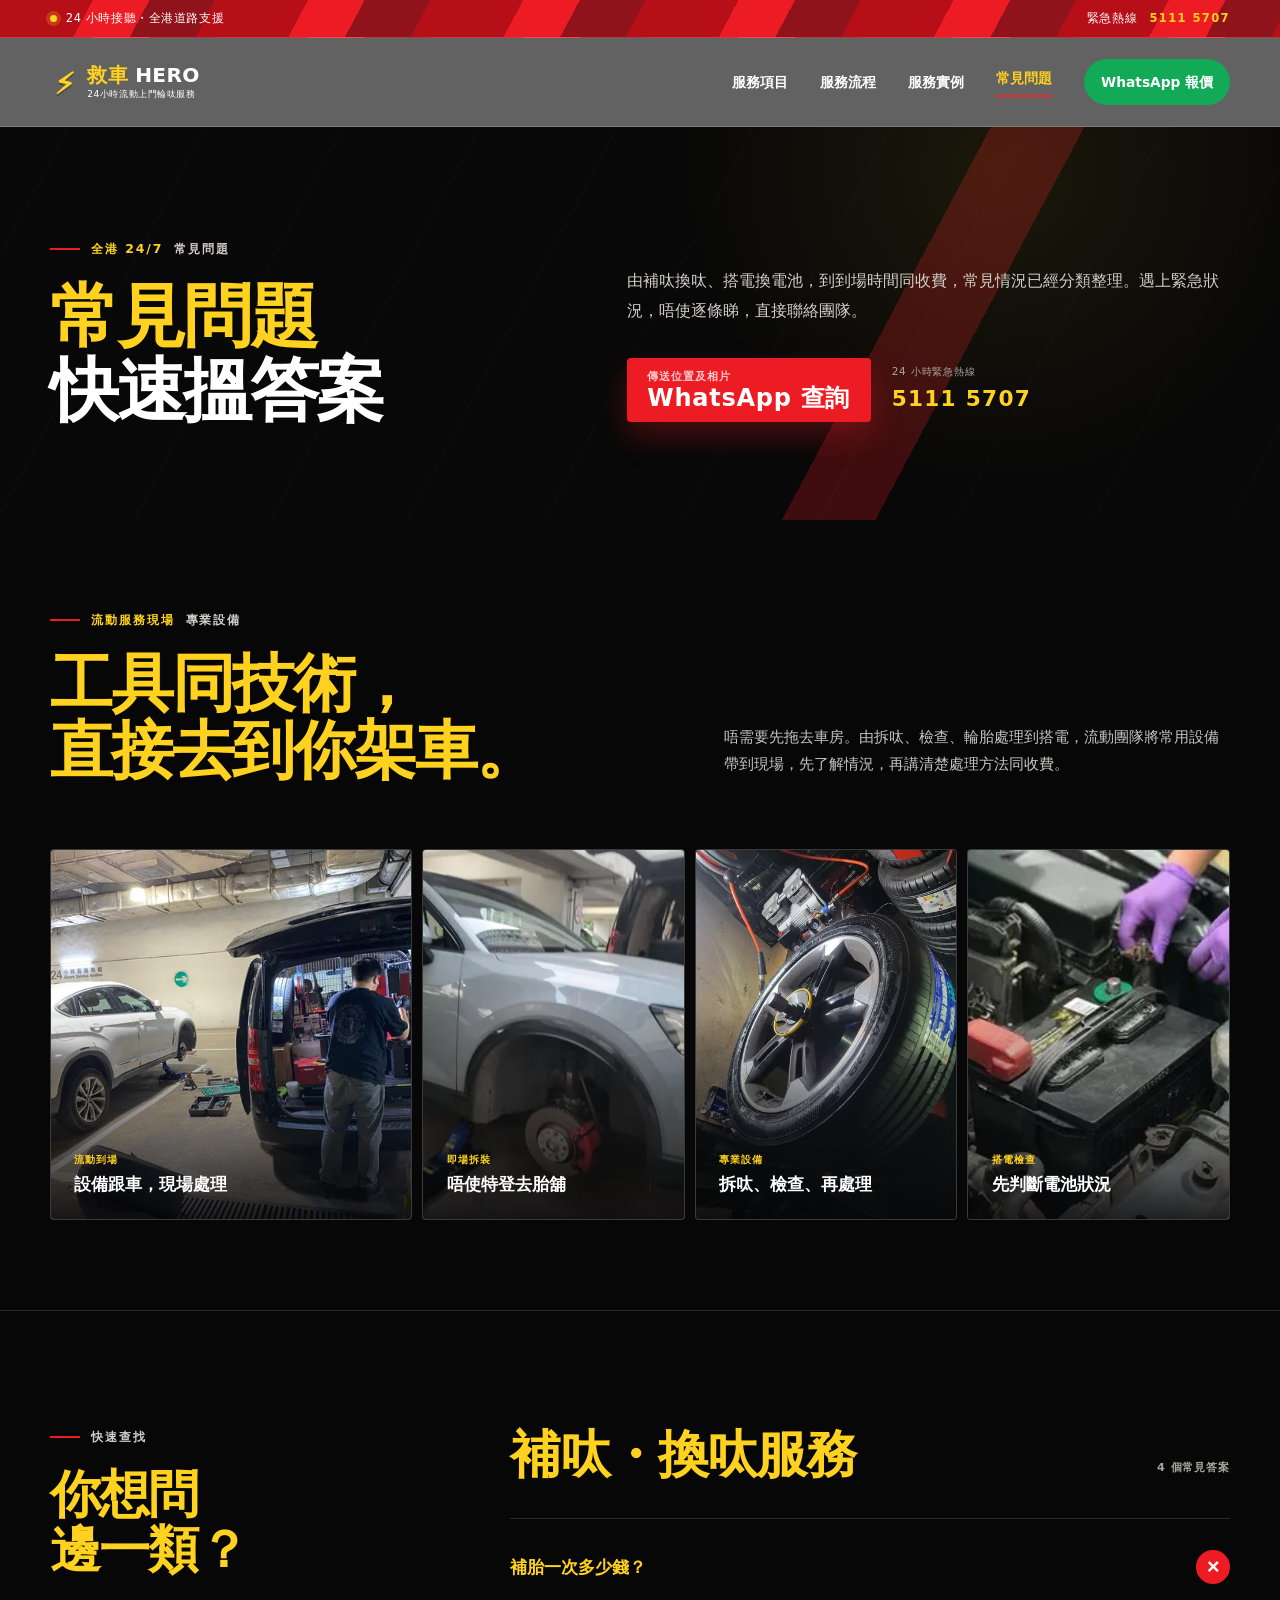
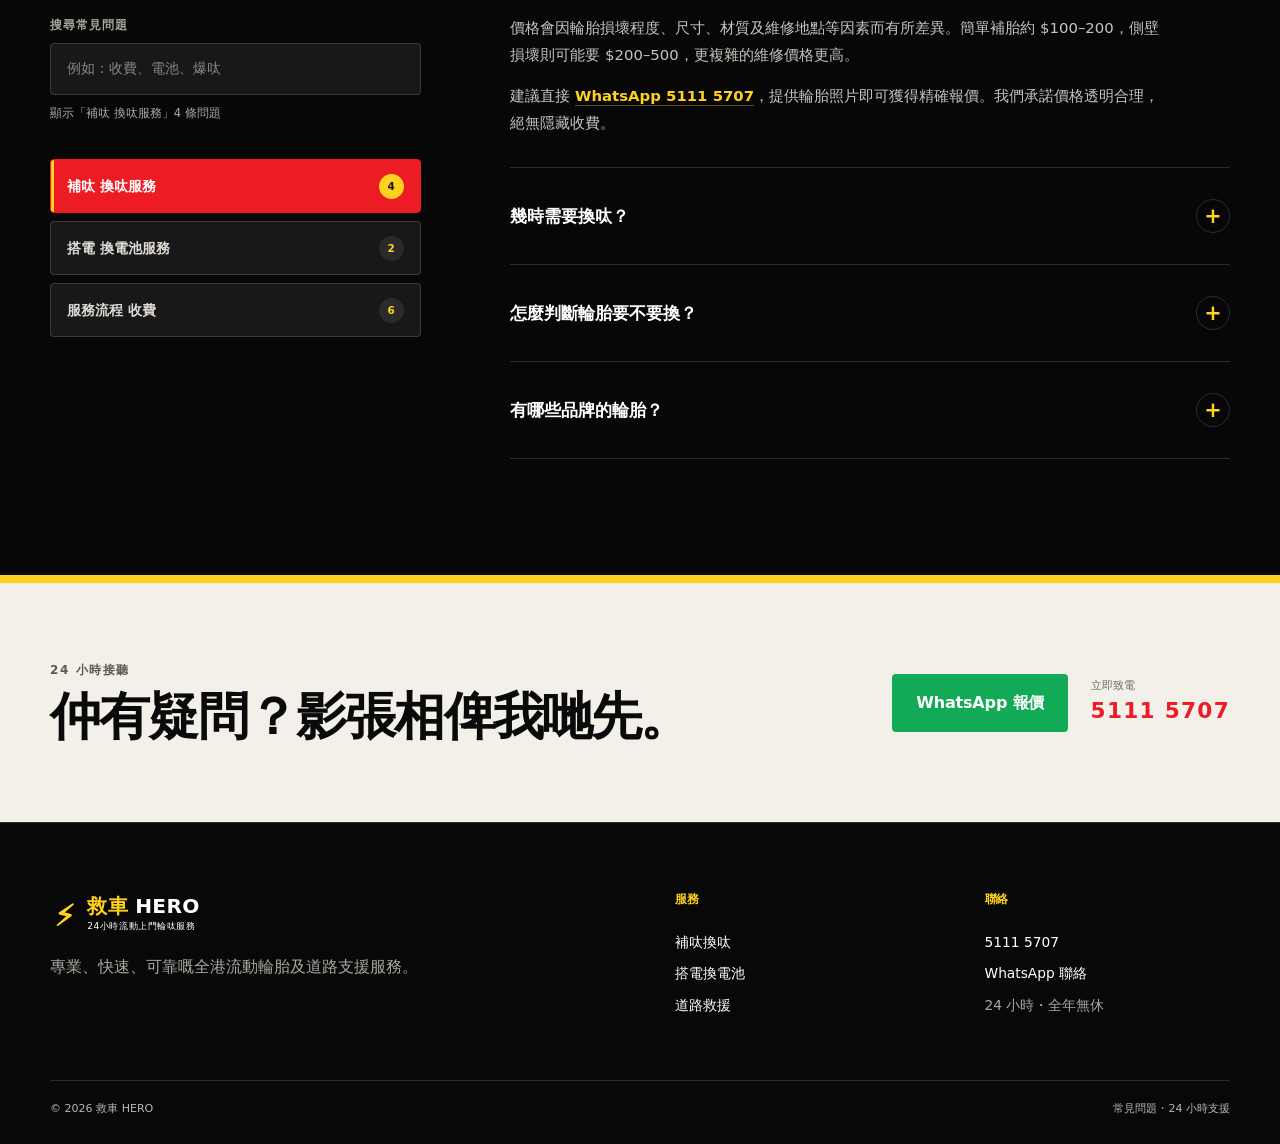
==== faq.html @ 3fd49a1b "feat(預覽站): 發布 CarHero V2 獨立版本" ====
<!doctype html>
<html lang="zh-Hant-HK">
<head>
  <meta charset="UTF-8">
  <meta name="viewport" content="width=device-width, initial-scale=1.0, viewport-fit=cover">
  <meta name="theme-color" content="#0b0b0d">
  <link rel="icon" href="favicon.svg" type="image/svg+xml">
  <meta name="description" content="救車 HERO 常見問題：流動補呔換呔、搭電換電池、服務流程、到場時間及收費。">
  <title>常見問題｜救車 HERO</title>
  <link rel="stylesheet" href="styles.css">
  <link rel="stylesheet" href="v2.css">
  <script src="app.js" defer></script>
  <script src="faq.js" defer></script>
</head>
<body class="faq-page v2-faq">
  <a class="skip-link" href="#main">跳到主要內容</a>

  <header class="site-header faq-site-header" data-header>
    <div class="alert-bar">
      <div class="shell alert-inner">
        <p><span class="pulse" aria-hidden="true"></span>24 小時接聽・全港道路支援</p>
        <a href="tel:+85251115707" aria-label="致電救車 HERO 5111 5707">緊急熱線 <strong>5111 5707</strong></a>
      </div>
    </div>

    <div class="shell nav-wrap">
      <a class="brand" href="index.html" aria-label="救車 HERO 首頁">
        <span class="brand-mark" aria-hidden="true"><span>⚡</span></span>
        <span class="brand-copy">
          <b>救車 <em>HERO</em></b>
          <small>24小時流動上門輪呔服務</small>
        </span>
      </a>

      <button class="menu-toggle" type="button" aria-expanded="false" aria-controls="site-nav" data-menu-toggle>
        <span class="sr-only">開啟選單</span>
        <span></span><span></span>
      </button>

      <nav id="site-nav" class="site-nav" aria-label="主要導覽" data-nav>
        <a href="index.html#services">服務項目</a>
        <a href="index.html#process">服務流程</a>
        <a href="index.html#cases">服務實例</a>
        <a href="faq.html" aria-current="page">常見問題</a>
        <a class="nav-cta" href="https://wa.me/85251115707" target="_blank" rel="noopener">WhatsApp 報價</a>
      </nav>
    </div>
  </header>

  <main id="main">
    <section id="top" class="faq-page-intro" aria-labelledby="faq-page-title">
      <div class="shell faq-intro-grid">
        <div class="faq-intro-heading reveal">
          <p class="eyebrow"><span>全港 24/7</span> 常見問題</p>
          <h1 id="faq-page-title">常見問題<br><mark>快速搵答案</mark></h1>
        </div>
        <div class="faq-intro-copy reveal" data-delay="1">
          <p>由補呔換呔、搭電換電池，到到場時間同收費，常見情況已經分類整理。遇上緊急狀況，唔使逐條睇，直接聯絡團隊。</p>
          <div class="faq-intro-actions">
            <a class="button button-primary" href="https://wa.me/85251115707" target="_blank" rel="noopener">
              <span class="button-kicker">傳送位置及相片</span>
              <strong>WhatsApp 查詢</strong>
            </a>
            <a class="faq-call-link" href="tel:+85251115707"><small>24 小時緊急熱線</small><strong>5111 5707</strong></a>
          </div>
        </div>
      </div>
    </section>

    <section class="faq-service-proof" aria-labelledby="faq-proof-title" data-faq-proof>
      <div class="shell">
        <header class="faq-proof-heading reveal">
          <div>
            <p class="eyebrow eyebrow-dark"><span>流動服務現場</span> 專業設備</p>
            <h2 id="faq-proof-title">工具同技術，<br>直接去到你架車。</h2>
          </div>
          <p>唔需要先拖去車房。由拆呔、檢查、輪胎處理到搭電，流動團隊將常用設備帶到現場，先了解情況，再講清楚處理方法同收費。</p>
        </header>

        <div class="faq-proof-grid" aria-label="流動道路支援服務場景">
          <figure class="faq-proof-card faq-proof-card-primary reveal">
            <picture>
              <source srcset="assets/carhero-live/mobile-roadside-480.webp 480w, assets/carhero-live/mobile-roadside-960.webp 960w" sizes="(max-width: 760px) calc(100vw - 32px), (max-width: 1050px) 50vw, 34vw" type="image/webp">
              <img src="assets/carhero-live/mobile-roadside-960.webp" width="960" height="960" alt="流動服務車在停車場為車輛即場處理輪胎" decoding="async" fetchpriority="high">
            </picture>
            <figcaption><span>流動到場</span><strong>設備跟車，現場處理</strong></figcaption>
          </figure>

          <figure class="faq-proof-card reveal" data-delay="1">
            <picture>
              <source srcset="assets/carhero-live/wheel-change-480.webp 480w, assets/carhero-live/wheel-change-960.webp 960w" sizes="(max-width: 760px) 50vw, (max-width: 1050px) 50vw, 22vw" type="image/webp">
              <img src="assets/carhero-live/wheel-change-960.webp" width="960" height="720" alt="車輛升起後即場拆卸車輪" loading="lazy" decoding="async">
            </picture>
            <figcaption><span>即場拆裝</span><strong>唔使特登去胎舖</strong></figcaption>
          </figure>

          <figure class="faq-proof-card reveal" data-delay="1">
            <picture>
              <source srcset="assets/carhero-live/tyre-equipment-480.webp 480w, assets/carhero-live/tyre-equipment-960.webp 960w" sizes="(max-width: 760px) 50vw, (max-width: 1050px) 50vw, 22vw" type="image/webp">
              <img src="assets/carhero-live/tyre-equipment-960.webp" width="960" height="1280" alt="輪胎放在專業設備上檢查及處理" loading="lazy" decoding="async">
            </picture>
            <figcaption><span>專業設備</span><strong>拆呔、檢查、再處理</strong></figcaption>
          </figure>

          <figure class="faq-proof-card reveal" data-delay="2">
            <picture>
              <source srcset="assets/carhero-live/battery-check-480.webp 480w, assets/carhero-live/battery-check-720.webp 720w" sizes="(max-width: 760px) calc(100vw - 32px), (max-width: 1050px) 50vw, 22vw" type="image/webp">
              <img src="assets/carhero-live/battery-check-720.webp" width="720" height="405" alt="技師檢查汽車電池接線" loading="lazy" decoding="async">
            </picture>
            <figcaption><span>搭電檢查</span><strong>先判斷電池狀況</strong></figcaption>
          </figure>
        </div>
      </div>
    </section>

    <section class="section faq-directory" aria-labelledby="faq-directory-title" data-faq-app>
      <div class="shell faq-directory-grid">
        <aside class="faq-sidebar reveal">
          <p class="eyebrow eyebrow-dark">快速查找</p>
          <h2 id="faq-directory-title">你想問<br>邊一類？</h2>

          <div class="faq-search-block">
            <label for="faq-search">搜尋常見問題</label>
            <div class="faq-search-field">
              <input id="faq-search" type="search" placeholder="例如：收費、電池、爆呔" autocomplete="off" data-faq-search>
              <button type="button" class="faq-search-clear" aria-label="清除搜尋" data-faq-clear hidden>×</button>
            </div>
            <p class="faq-search-status" role="status" aria-live="polite" data-faq-status>顯示「補呔 換呔服務」4 條問題</p>
          </div>

          <div class="faq-tabs" role="tablist" aria-label="常見問題分類">
            <button id="faq-tab-tyre" type="button" role="tab" aria-selected="true" aria-controls="faq-panel-tyre" data-faq-tab="tyre">
              <span>補呔 換呔服務</span><small>4</small>
            </button>
            <button id="faq-tab-battery" type="button" role="tab" aria-selected="false" aria-controls="faq-panel-battery" tabindex="-1" data-faq-tab="battery">
              <span>搭電 換電池服務</span><small>2</small>
            </button>
            <button id="faq-tab-service" type="button" role="tab" aria-selected="false" aria-controls="faq-panel-service" tabindex="-1" data-faq-tab="service">
              <span>服務流程 收費</span><small>6</small>
            </button>
          </div>
          <noscript><p class="faq-noscript">搜尋與分類切換需要 JavaScript；所有問題已按分類完整列出。</p></noscript>
        </aside>

        <div class="faq-panels reveal" data-delay="1">
          <section id="faq-panel-tyre" class="faq-panel" role="tabpanel" aria-labelledby="faq-tab-tyre" data-faq-panel="tyre">
            <header class="faq-panel-heading">
              <p>4 個常見答案</p>
              <h2>補呔・換呔服務</h2>
            </header>
            <div class="faq-collection">
              <details data-faq-item open>
                <summary>補胎一次多少錢？<span aria-hidden="true">+</span></summary>
                <div class="faq-answer-clip"><div class="faq-answer-inner"><div class="faq-answer-content">
                  <p>價格會因輪胎損壞程度、尺寸、材質及維修地點等因素而有所差異。簡單補胎約 $100–200，側壁損壞則可能要 $200–500，更複雜的維修價格更高。</p>
                  <p>建議直接 <a href="https://wa.me/85251115707" target="_blank" rel="noopener">WhatsApp 5111 5707</a>，提供輪胎照片即可獲得精確報價。我們承諾價格透明合理，絕無隱藏收費。</p>
                </div></div></div>
              </details>
              <details data-faq-item>
                <summary>幾時需要換呔？<span aria-hidden="true">+</span></summary>
                <div class="faq-answer-clip"><div class="faq-answer-inner"><div class="faq-answer-content">
                  <p>輪胎需要更換的主要情況：</p>
                  <ol>
                    <li><strong>胎紋深度：</strong>根據香港法例，輪胎胎紋深度低於 1.6 毫米便需要更換；可以利用輪胎上的磨損指示器判斷。</li>
                    <li><strong>輪胎老化：</strong>即使胎紋深度足夠，使用超過 5 年亦建議更換；留意裂痕、硬化或變形。</li>
                    <li><strong>使用年限：</strong>生產日期印在外側胎壁上，例如 3818 代表 2018 年第 38 週；建議使用年限為 3–5 年。</li>
                    <li><strong>輪胎受損：</strong>如被刺穿、胎壁變形或胎面嚴重磨損，都需要立即更換。</li>
                  </ol>
                </div></div></div>
              </details>
              <details data-faq-item>
                <summary>怎麼判斷輪胎要不要換？<span aria-hidden="true">+</span></summary>
                <div class="faq-answer-clip"><div class="faq-answer-inner"><div class="faq-answer-content">
                  <p>每一條輪胎在胎紋區塊間都有 1.6mm 高的指示點（又稱輪胎安全線或磨損記號），用來協助監控胎紋深度。</p>
                  <p>只要看胎紋是否與指示點切齊即可。若已切齊，就表示該換輪胎了。如果不確定，歡迎拍照傳給我們，由專業團隊協助判斷。</p>
                </div></div></div>
              </details>
              <details data-faq-item>
                <summary>有哪些品牌的輪胎？<span aria-hidden="true">+</span></summary>
                <div class="faq-answer-clip"><div class="faq-answer-inner"><div class="faq-answer-content">
                  <p>我們提供各大國際品牌輪胎，包括 Bridgestone、Michelin、Goodyear、Dunlop、Continental 等。所有輪胎均為正貨，品質保證。</p>
                  <p>根據您的車型和需求，我們會推薦合適的輪胎品牌和型號。</p>
                </div></div></div>
              </details>
            </div>
            <div class="faq-empty" data-faq-empty hidden><strong>暫時搵唔到相符答案。</strong><p>試下另一個關鍵字，或者直接 WhatsApp 團隊。</p></div>
          </section>

          <section id="faq-panel-battery" class="faq-panel" role="tabpanel" aria-labelledby="faq-tab-battery" data-faq-panel="battery">
            <header class="faq-panel-heading">
              <p>2 個常見答案</p>
              <h2>搭電・換電池服務</h2>
            </header>
            <div class="faq-collection">
              <details data-faq-item open>
                <summary>搭電服務是怎樣的？<span aria-hidden="true">+</span></summary>
                <div class="faq-answer-clip"><div class="faq-answer-inner"><div class="faq-answer-content">
                  <p>我們提供專業過江龍搭電服務，使用專業設備為汽車電池充電啟動，整個過程約需 10–15 分鐘。</p>
                  <p>搭電後建議行車至少 30 分鐘讓電池充電；如果電池經常沒電，建議考慮更換新電池。</p>
                </div></div></div>
              </details>
              <details data-faq-item>
                <summary>汽車電池一般用幾耐要換？<span aria-hidden="true">+</span></summary>
                <div class="faq-answer-clip"><div class="faq-answer-inner"><div class="faq-answer-content">
                  <p>一般汽車電池壽命約為 2–4 年，視乎使用習慣和天氣環境。以下情況建議更換：</p>
                  <ul>
                    <li>啟動時引擎轉動明顯變慢</li>
                    <li>電池已使用超過 3 年</li>
                    <li>經常需要搭電</li>
                    <li>電池外觀膨脹或漏液</li>
                  </ul>
                  <p>我們提供即場檢測電池健康狀況服務，可以協助判斷是否需要更換。</p>
                </div></div></div>
              </details>
            </div>
            <div class="faq-empty" data-faq-empty hidden><strong>暫時搵唔到相符答案。</strong><p>試下另一個關鍵字，或者直接 WhatsApp 團隊。</p></div>
          </section>

          <section id="faq-panel-service" class="faq-panel" role="tabpanel" aria-labelledby="faq-tab-service" data-faq-panel="service">
            <header class="faq-panel-heading">
              <p>6 個常見答案</p>
              <h2>服務流程・收費</h2>
            </header>
            <div class="faq-collection">
              <details data-faq-item open>
                <summary>你們多快可以到達？<span aria-hidden="true">+</span></summary>
                <div class="faq-answer-clip"><div class="faq-answer-inner"><div class="faq-answer-content">
                  <p>我們承諾全港覆蓋，一般情況下最快 15 分鐘到場。實際到達時間視乎您的位置和當時路面情況。</p>
                  <p>24 小時全天候服務，無論日夜，隨時為您出動。</p>
                </div></div></div>
              </details>
              <details data-faq-item>
                <summary>服務範圍覆蓋哪些地區？<span aria-hidden="true">+</span></summary>
                <div class="faq-answer-clip"><div class="faq-answer-inner"><div class="faq-answer-content">
                  <p>服務覆蓋全港各區，包括：</p>
                  <ul>
                    <li><strong>港島：</strong>中環、灣仔、銅鑼灣、北角、太古等</li>
                    <li><strong>九龍：</strong>旺角、尖沙咀、觀塘、九龍灣等</li>
                    <li><strong>新界：</strong>沙田、大埔、元朗、屯門、將軍澳等</li>
                  </ul>
                  <p>無論您身處何處，我們都能為您提供服務。</p>
                </div></div></div>
              </details>
              <details data-faq-item>
                <summary>流動輪胎服務車有什麼設備？<span aria-hidden="true">+</span></summary>
                <div class="faq-answer-clip"><div class="faq-answer-inner"><div class="faq-answer-content">
                  <p>流動服務車配備專業輪胎店級別器材，包括：</p>
                  <ul>
                    <li><strong>輪胎裝拆機：</strong>即場拆裝輪胎</li>
                    <li><strong>平衡機（戥胎機）：</strong>確保輪胎平衡</li>
                    <li><strong>專業補胎工具：</strong>多種補胎方案</li>
                    <li><strong>搭電設備：</strong>專業過江龍</li>
                  </ul>
                  <p>無需拖車到車房，我們將專業服務帶到您面前。</p>
                </div></div></div>
              </details>
              <details data-faq-item>
                <summary>如何收費？接受什麼付款方式？<span aria-hidden="true">+</span></summary>
                <div class="faq-answer-clip"><div class="faq-answer-inner"><div class="faq-answer-content">
                  <p>收費透明合理，所有服務項目均會在施工前清楚報價，絕無隱藏收費。</p>
                  <p>付款方式包括現金、轉數快（FPS）、PayMe、銀行轉賬等。歡迎 WhatsApp 報價查詢。</p>
                </div></div></div>
              </details>
              <details data-faq-item>
                <summary>如何預約服務？<span aria-hidden="true">+</span></summary>
                <div class="faq-answer-clip"><div class="faq-answer-inner"><div class="faq-answer-content">
                  <p>預約非常簡單：</p>
                  <ol>
                    <li>致電 5111 5707 或 WhatsApp 聯繫我們</li>
                    <li>告知您的位置和所需服務</li>
                    <li>我們即時報價並安排出發</li>
                  </ol>
                  <p>緊急情況可直接來電，我們會以最快速度趕到現場。</p>
                </div></div></div>
              </details>
              <details data-faq-item>
                <summary>爆呔了應該點做？<span aria-hidden="true">+</span></summary>
                <div class="faq-answer-clip"><div class="faq-answer-inner"><div class="faq-answer-content">
                  <p>爆呔時請保持冷靜，按以下步驟處理：</p>
                  <ol>
                    <li>緊握方向盤，不要急剎車</li>
                    <li>慢慢減速，打開危險警示燈</li>
                    <li>安全停靠路邊或安全位置</li>
                    <li>如在高速公路上，移至緊急停車帶</li>
                    <li>立即致電 5111 5707 或 WhatsApp 聯繫我們</li>
                  </ol>
                  <p><strong>切勿繼續行駛。</strong>我們會以最快速度趕到現場處理。</p>
                </div></div></div>
              </details>
            </div>
            <div class="faq-empty" data-faq-empty hidden><strong>暫時搵唔到相符答案。</strong><p>試下另一個關鍵字，或者直接 WhatsApp 團隊。</p></div>
          </section>
        </div>
      </div>
    </section>

    <section class="final-cta">
      <div class="shell final-cta-inner reveal">
        <div>
          <p>24 小時接聽</p>
          <h2>仲有疑問？影張相俾我哋先。</h2>
        </div>
        <div class="final-actions">
          <a class="button button-light" href="https://wa.me/85251115707" target="_blank" rel="noopener">WhatsApp 報價</a>
          <a class="call-link" href="tel:+85251115707"><small>立即致電</small><strong>5111 5707</strong></a>
        </div>
      </div>
    </section>
  </main>

  <footer class="site-footer">
    <div class="shell footer-grid">
      <div>
        <a class="brand brand-footer" href="index.html">
          <span class="brand-mark" aria-hidden="true"><span>⚡</span></span>
          <span class="brand-copy"><b>救車 <em>HERO</em></b><small>24小時流動上門輪呔服務</small></span>
        </a>
        <p>專業、快速、可靠嘅全港流動輪胎及道路支援服務。</p>
      </div>
      <div><h3>服務</h3><a href="index.html#services">補呔換呔</a><a href="index.html#services">搭電換電池</a><a href="index.html#services">道路救援</a></div>
      <div><h3>聯絡</h3><a href="tel:+85251115707">5111 5707</a><a href="https://wa.me/85251115707" target="_blank" rel="noopener">WhatsApp 聯絡</a><p>24 小時・全年無休</p></div>
    </div>
    <div class="shell footer-bottom"><p>© <span data-year>2026</span> 救車 HERO</p><p>常見問題・24 小時支援</p></div>
  </footer>

  <div class="mobile-actions" aria-label="快速聯絡">
    <a href="tel:+85251115707"><span>立即致電</span><strong>5111 5707</strong></a>
    <a href="https://wa.me/85251115707" target="_blank" rel="noopener">WhatsApp 報價</a>
  </div>
</body>
</html>
---- styles.css ----
@layer reset, tokens, base, components, sections, responsive, motion;

@layer reset {
  *, *::before, *::after { box-sizing: border-box; }
  html { scroll-behavior: smooth; }
  body, h1, h2, h3, p, ul, ol, figure { margin: 0; }
  ul, ol { padding: 0; list-style: none; }
  img { display: block; max-width: 100%; }
  a { color: inherit; text-decoration: none; }
  button { font: inherit; }
}

@layer tokens {
  :root {
    --ink: #0b0b0d;
    --ink-soft: #19191d;
    --paper: #f4f1ea;
    --paper-deep: #e9e4da;
    --white: #fff;
    --red: #ed2b2f;
    --red-dark: #b8121c;
    --yellow: #f4c83c;
    --green: #1fbf6b;
    --grey: #aaa9a5;
    --line: rgba(11, 11, 13, .14);
    --shell: min(1180px, calc(100% - 48px));
    --radius-sm: 10px;
    --radius-md: 18px;
    --radius-lg: 28px;
    --shadow: 0 24px 70px rgba(12, 12, 14, .16);
    --ease: cubic-bezier(.2, .75, .25, 1);
  }
}

@layer base {
  body {
    min-width: 320px;
    overflow-x: clip;
    background: var(--paper);
    color: var(--ink);
    font-family: "Noto Sans TC", "PingFang HK", "Microsoft JhengHei", system-ui, sans-serif;
    line-height: 1.6;
    -webkit-font-smoothing: antialiased;
  }

  body.nav-open { overflow: hidden; }
  .shell { width: var(--shell); margin-inline: auto; }
  .section { padding: 116px 0; }
  h1, h2, h3 { line-height: 1.08; letter-spacing: -.045em; }
  h2 { font-size: clamp(2.3rem, 4.5vw, 4.6rem); }
  p { color: #555450; }
  mark { color: var(--red); background: none; }

  .skip-link {
    position: fixed; left: 1rem; top: -5rem; z-index: 1000;
    padding: .75rem 1rem; background: var(--yellow); color: var(--ink); font-weight: 800;
  }
  .skip-link:focus { top: 1rem; }
  :focus-visible { outline: 3px solid var(--yellow); outline-offset: 4px; }
  .sr-only { position: absolute; width: 1px; height: 1px; padding: 0; margin: -1px; overflow: hidden; clip: rect(0,0,0,0); white-space: nowrap; border: 0; }
}

@layer components {
  .eyebrow {
    display: flex; align-items: center; gap: .7rem; margin-bottom: 1.25rem;
    color: rgba(255,255,255,.7); font-size: .78rem; font-weight: 800; letter-spacing: .15em;
  }
  .eyebrow::before { content: ""; width: 30px; height: 2px; background: var(--red); }
  .eyebrow span { color: var(--yellow); }
  .eyebrow-dark { color: #75736d; }

  .button {
    min-height: 58px; display: inline-flex; align-items: center; justify-content: center;
    border-radius: var(--radius-sm); font-weight: 850; letter-spacing: -.01em;
    transition: transform .25s var(--ease), background .25s, color .25s, border-color .25s;
  }
  .button:hover { transform: translateY(-3px); }
  .button-primary {
    min-width: 218px; padding: .63rem 1.3rem; flex-direction: column; align-items: flex-start;
    color: var(--white); background: var(--red); box-shadow: 0 14px 32px rgba(237,43,47,.25);
  }
  .button-primary:hover { background: #ff3439; }
  .button-primary .button-kicker { font-size: .68rem; opacity: .78; letter-spacing: .08em; }
  .button-primary strong { font-size: 1.5rem; line-height: 1.1; letter-spacing: .03em; }
  .button-secondary { padding: 0 1.45rem; color: var(--white); border: 1px solid rgba(255,255,255,.25); }
  .button-secondary:hover { border-color: var(--green); background: rgba(31,191,107,.11); }
  .wa-dot { width: 10px; height: 10px; margin-right: .65rem; border-radius: 999px; background: var(--green); box-shadow: 0 0 0 5px rgba(31,191,107,.14); }

  .brand { display: inline-flex; align-items: center; gap: .8rem; }
  .brand-mark {
    width: 47px; height: 47px; display: grid; place-items: center; position: relative;
    color: var(--white); background: var(--red); clip-path: polygon(50% 0, 94% 20%, 86% 76%, 50% 100%, 14% 76%, 6% 20%);
  }
  .brand-mark::after { content: ""; position: absolute; inset: 5px; border: 1px solid rgba(255,255,255,.55); clip-path: inherit; }
  .brand-mark span { position: relative; z-index: 1; font-weight: 950; font-size: .77rem; letter-spacing: -.05em; }
  .brand-copy { display: flex; flex-direction: column; color: var(--white); line-height: 1; }
  .brand-copy b { font-size: 1.12rem; letter-spacing: .05em; }
  .brand-copy em { color: var(--red); font-style: normal; }
  .brand-copy small { margin-top: .4rem; color: #8e8e91; font-size: .52rem; letter-spacing: .13em; }
}

@layer sections {
  .site-header { position: absolute; top: 0; left: 0; right: 0; z-index: 40; color: var(--white); transition: background .25s, box-shadow .25s, transform .25s; }
  .site-header.is-stuck { position: fixed; background: rgba(11,11,13,.96); box-shadow: 0 10px 35px rgba(0,0,0,.24); backdrop-filter: blur(12px); }
  .site-header.is-stuck .alert-bar { display: none; }
  .alert-bar { height: 38px; display: flex; align-items: center; background: #050506; border-bottom: 1px solid rgba(255,255,255,.08); }
  .alert-inner { display: flex; align-items: center; justify-content: space-between; font-size: .72rem; letter-spacing: .05em; }
  .alert-inner p { display: flex; align-items: center; color: #b6b6b7; }
  .alert-inner a { color: #d2d2d3; }
  .alert-inner strong { margin-left: .5rem; color: var(--yellow); letter-spacing: .12em; }
  .pulse { width: 7px; height: 7px; margin-right: .55rem; border-radius: 99px; background: var(--green); box-shadow: 0 0 0 5px rgba(31,191,107,.1); }

  .nav-wrap { min-height: 82px; display: flex; align-items: center; justify-content: space-between; }
  .site-nav { display: flex; align-items: center; gap: 2rem; font-size: .86rem; font-weight: 700; }
  .site-nav > a { color: #c8c8ca; transition: color .2s; }
  .site-nav > a:hover { color: var(--white); }
  .site-nav .nav-cta { padding: .72rem 1.05rem; color: var(--white); border: 1px solid rgba(255,255,255,.24); border-radius: 8px; }
  .site-nav .nav-cta:hover { border-color: var(--green); color: #bff5d7; }
  .menu-toggle { display: none; width: 44px; height: 44px; border: 0; background: transparent; }
  .menu-toggle > span:not(.sr-only) { display: block; width: 24px; height: 2px; margin: 6px auto; background: var(--white); transition: transform .25s, opacity .25s; }

  .hero { min-height: 780px; display: flex; align-items: center; position: relative; overflow: hidden; color: var(--white); background: var(--ink); padding: 176px 0 100px; }
  .hero::before {
    content: ""; position: absolute; inset: 0; pointer-events: none;
    background: radial-gradient(circle at 70% 22%, rgba(237,43,47,.14), transparent 31%), linear-gradient(90deg, transparent 0 49%, rgba(255,255,255,.02) 49% 49.1%, transparent 49.1%);
  }
  .hero::after { content: "24/7"; position: absolute; left: -1.5rem; bottom: -8rem; font-weight: 950; font-size: clamp(12rem, 23vw, 22rem); letter-spacing: -.1em; color: rgba(255,255,255,.018); pointer-events: none; }
  .hero-grid { display: grid; grid-template-columns: .92fr 1.08fr; gap: clamp(2.5rem, 6vw, 6.5rem); align-items: center; position: relative; z-index: 1; }
  .hero h1 { max-width: 690px; margin-bottom: 1.55rem; font-size: clamp(3rem, 5.5vw, 5.75rem); font-weight: 950; }
  .hero-lede { max-width: 590px; color: #b9b9bc; font-size: 1.05rem; line-height: 1.82; }
  .hero-actions { display: flex; align-items: center; gap: .85rem; margin-top: 2.15rem; }
  .proof-list { display: flex; gap: 1.65rem; margin-top: 2.5rem; }
  .proof-list li { display: flex; flex-direction: column; padding-right: 1.65rem; border-right: 1px solid rgba(255,255,255,.13); }
  .proof-list li:last-child { padding-right: 0; border: 0; }
  .proof-list strong { color: var(--white); font-size: 1.2rem; line-height: 1.1; }
  .proof-list strong small { color: var(--red); }
  .proof-list span { margin-top: .35rem; color: #77777b; font-size: .66rem; letter-spacing: .07em; }

  .image-frame { position: relative; padding: 16px 0 0 16px; }
  .image-frame::before { content: ""; position: absolute; inset: 0 16px 16px 0; border: 1px solid rgba(244,200,60,.52); }
  .image-frame > img { width: 100%; aspect-ratio: 1.08 / 1; object-fit: cover; object-position: 56% center; position: relative; filter: saturate(.83) contrast(1.04); }
  .image-frame::after { content: ""; position: absolute; inset: 16px 0 0 16px; background: linear-gradient(180deg, transparent 62%, rgba(5,5,6,.62)); pointer-events: none; }
  .location-chip, .response-card { position: absolute; z-index: 2; display: flex; align-items: center; color: var(--white); box-shadow: var(--shadow); }
  .location-chip { left: -34px; bottom: 45px; gap: .9rem; padding: .85rem 1.15rem; background: rgba(18,18,21,.95); border: 1px solid rgba(255,255,255,.11); }
  .location-chip small, .response-card small { display: block; color: #98989b; font-size: .61rem; letter-spacing: .1em; }
  .location-chip strong, .response-card strong { display: block; margin-top: .15rem; font-size: .86rem; }
  .location-icon { width: 12px; height: 12px; border-radius: 50% 50% 50% 0; background: var(--red); transform: rotate(-45deg); }
  .response-card { top: 0; right: -24px; gap: .8rem; padding: .9rem 1.1rem; color: var(--ink); background: var(--yellow); }
  .response-card small { color: rgba(11,11,13,.62); }
  .response-ring { width: 28px; height: 28px; border-radius: 50%; border: 7px solid var(--ink); border-right-color: transparent; transform: rotate(-30deg); }
  .availability { display: flex; align-items: center; justify-content: flex-end; gap: .55rem; margin-top: 1rem; color: #79797c; font-size: .7rem; }
  .availability span { width: 6px; height: 6px; border-radius: 50%; background: var(--green); }

  .signal-strip { color: var(--white); background: var(--red); }
  .signal-grid { min-height: 82px; display: grid; grid-template-columns: repeat(4, 1fr); align-items: center; }
  .signal-grid p { color: var(--white); font-weight: 800; text-align: center; border-right: 1px solid rgba(255,255,255,.22); }
  .signal-grid p:last-child { border-right: 0; }
  .signal-grid span { margin-right: .55rem; color: rgba(255,255,255,.5); font-size: .66rem; }

  .services-section { background: var(--paper); }
  .section-heading { display: grid; grid-template-columns: 1.05fr .65fr; gap: 7rem; align-items: end; margin-bottom: 3rem; }
  .section-heading > p { padding-bottom: .55rem; font-size: 1rem; line-height: 1.8; }
  .service-grid { display: grid; grid-template-columns: 1.2fr .8fr .8fr 1.2fr; grid-auto-rows: 430px; gap: 14px; }
  .service-card { min-width: 0; position: relative; overflow: hidden; background: var(--ink-soft); }
  .service-card-wide { grid-column: span 2; }
  .service-card img { width: 100%; height: 100%; object-fit: cover; transition: transform .65s var(--ease), filter .4s; }
  .service-card:hover img { transform: scale(1.045); filter: saturate(.8); }
  .service-overlay { position: absolute; inset: 0; background: linear-gradient(180deg, rgba(5,5,6,.02), rgba(5,5,6,.88)); }
  .service-content { position: absolute; inset: auto 0 0; padding: 2rem; color: var(--white); }
  .service-content > span { color: var(--yellow); font-size: .7rem; font-weight: 850; letter-spacing: .16em; }
  .service-content h3 { margin: .65rem 0; font-size: clamp(1.45rem, 2.2vw, 2.2rem); }
  .service-content p { max-width: 390px; color: rgba(255,255,255,.7); font-size: .88rem; }
  .service-content a { display: inline-flex; gap: .8rem; align-items: center; margin-top: 1.25rem; font-size: .82rem; font-weight: 800; }
  .service-content a span { color: var(--red); font-size: 1.1rem; }

  .process-section { color: var(--white); background: var(--ink); }
  .process-layout { display: grid; grid-template-columns: .78fr 1.22fr; gap: 8rem; }
  .process-intro { position: sticky; top: 130px; align-self: start; }
  .process-intro h2 { max-width: 510px; margin-bottom: 1.5rem; }
  .process-intro > p:not(.eyebrow) { max-width: 480px; color: #9a9a9e; line-height: 1.8; }
  .text-link { display: inline-flex; gap: .55rem; margin-top: 2rem; padding-bottom: .3rem; border-bottom: 1px solid var(--red); font-weight: 800; }
  .steps { border-top: 1px solid rgba(255,255,255,.13); }
  .steps li { min-height: 188px; display: grid; grid-template-columns: 110px 1fr; align-items: center; gap: 1rem; border-bottom: 1px solid rgba(255,255,255,.13); }
  .step-no { color: var(--red); font-size: .75rem; font-weight: 900; letter-spacing: .16em; }
  .steps h3 { margin-bottom: .7rem; font-size: 1.65rem; }
  .steps p { max-width: 480px; color: #88888c; }

  .cases-section { background: var(--paper-deep); overflow: hidden; }
  .cases-grid { display: grid; grid-template-columns: .72fr 1.28fr; gap: 6rem; align-items: center; }
  .case-copy > p:not(.eyebrow) { max-width: 440px; margin-top: 1.6rem; line-height: 1.8; }
  .case-stat { display: flex; align-items: center; gap: 1rem; margin-top: 2.25rem; }
  .case-stat strong { font-size: 4.8rem; line-height: 1; color: var(--red); }
  .case-stat span { padding-left: 1rem; border-left: 1px solid var(--line); color: #66645f; font-size: .78rem; line-height: 1.4; }
  .case-gallery { min-height: 620px; position: relative; }
  .case-gallery figure { position: absolute; overflow: hidden; box-shadow: var(--shadow); }
  .case-gallery img { width: 100%; height: 100%; object-fit: cover; }
  .case-main { left: 0; top: 0; width: 68%; height: 78%; }
  .case-secondary { right: 0; bottom: 0; width: 45%; height: 68%; border: 10px solid var(--paper-deep); }
  .case-badge { width: 128px; aspect-ratio: 1; position: absolute; left: 51%; top: 65%; display: grid; place-content: center; text-align: center; transform: translate(-50%,-50%) rotate(-6deg); background: var(--yellow); border-radius: 50%; box-shadow: 0 15px 35px rgba(0,0,0,.15); }
  .case-badge::before { content: ""; position: absolute; inset: 8px; border: 1px dashed rgba(11,11,13,.4); border-radius: inherit; }
  .case-badge strong, .case-badge span { position: relative; z-index: 1; }
  .case-badge strong { font-size: 1.35rem; }
  .case-badge span { font-size: .67rem; }

  .faq-section { background: var(--paper); }
  .faq-layout { display: grid; grid-template-columns: .72fr 1.28fr; gap: 7rem; }
  .accordion { border-top: 1px solid var(--line); }
  .accordion details { border-bottom: 1px solid var(--line); }
  .accordion summary { min-height: 96px; display: flex; align-items: center; justify-content: space-between; gap: 1rem; cursor: pointer; font-size: 1.15rem; font-weight: 850; list-style: none; }
  .accordion summary::-webkit-details-marker { display: none; }
  .accordion summary span { display: grid; place-items: center; width: 34px; height: 34px; flex: 0 0 auto; border: 1px solid var(--line); border-radius: 50%; color: var(--red); font-size: 1.3rem; transition: transform .25s; }
  .accordion details[open] summary span { transform: rotate(45deg); }
  .accordion details p { max-width: 760px; padding: 0 3.5rem 1.7rem 0; line-height: 1.8; }

  .final-cta { padding: 78px 0; color: var(--white); background: var(--red); }
  .final-cta-inner { display: flex; align-items: center; justify-content: space-between; gap: 3rem; }
  .final-cta p { margin-bottom: .5rem; color: rgba(255,255,255,.64); font-size: .75rem; font-weight: 800; letter-spacing: .13em; }
  .final-cta h2 { font-size: clamp(2rem, 4vw, 4rem); }
  .final-actions { display: flex; align-items: center; gap: 1.4rem; flex: 0 0 auto; }
  .button-light { min-width: 176px; padding: 0 1.25rem; color: var(--ink); background: var(--white); }
  .call-link { display: flex; flex-direction: column; }
  .call-link small { color: rgba(255,255,255,.6); font-size: .67rem; }
  .call-link strong { font-size: 1.35rem; letter-spacing: .06em; }

  .site-footer { padding: 70px 0 26px; color: var(--white); background: #070708; }
  .footer-grid { display: grid; grid-template-columns: 1.6fr .7fr .7fr; gap: 4rem; }
  .brand-footer { margin-bottom: 1.2rem; }
  .footer-grid > div:first-child p { max-width: 400px; color: #77777a; }
  .footer-grid h3 { margin-bottom: 1rem; color: #77777a; font-size: .72rem; letter-spacing: .12em; }
  .footer-grid > div:not(:first-child) { display: flex; flex-direction: column; align-items: flex-start; gap: .6rem; font-size: .86rem; }
  .footer-grid > div:not(:first-child) p { color: #77777a; }
  .footer-bottom { display: flex; justify-content: space-between; margin-top: 4rem; padding-top: 1.2rem; border-top: 1px solid rgba(255,255,255,.09); font-size: .69rem; }
  .footer-bottom p { color: #626266; }
  .mobile-actions { display: none; }
}

@layer responsive {
  @media (max-width: 1050px) {
    :root { --shell: min(100% - 36px, 900px); }
    .hero { min-height: 0; padding-top: 158px; }
    .hero-grid { grid-template-columns: 1fr; gap: 4rem; }
    .hero-copy { max-width: 760px; }
    .hero-visual { width: min(760px, 94%); margin-inline: auto; }
    .image-frame > img { aspect-ratio: 1.45 / 1; }
    .section-heading, .process-layout, .cases-grid, .faq-layout { gap: 4rem; }
    .service-grid { grid-template-columns: 1fr 1fr; grid-auto-rows: 390px; }
    .service-card-wide { grid-column: span 1; }
    .process-layout { grid-template-columns: .8fr 1.2fr; }
    .cases-grid { grid-template-columns: .8fr 1.2fr; }
    .site-nav { gap: 1.1rem; }
  }

  @media (max-width: 760px) {
    :root { --shell: calc(100% - 32px); }
    body { padding-bottom: calc(66px + env(safe-area-inset-bottom)); }
    .section { padding: 78px 0; }
    .alert-bar { height: 34px; }
    .alert-inner p { font-size: .64rem; }
    .alert-inner a { font-size: 0; }
    .alert-inner strong { font-size: .72rem; }
    .nav-wrap { min-height: 70px; }
    .brand-mark { width: 41px; height: 41px; }
    .brand-copy b { font-size: 1rem; }
    .brand-copy small { font-size: .45rem; }
    .menu-toggle { display: block; position: relative; z-index: 3; }
    .site-nav { position: fixed; inset: 0; z-index: 2; display: flex; flex-direction: column; align-items: flex-start; justify-content: center; gap: 0; padding: 7rem 2rem 5rem; background: rgba(8,8,9,.98); transform: translateX(100%); visibility: hidden; transition: transform .35s var(--ease), visibility .35s; }
    .site-nav.is-open { transform: translateX(0); visibility: visible; }
    .site-nav > a { width: 100%; padding: 1rem 0; color: var(--white); border-bottom: 1px solid rgba(255,255,255,.1); font-size: 1.35rem; }
    .site-nav .nav-cta { margin-top: 1.4rem; padding: 1rem; text-align: center; border-color: var(--green); }
    .menu-toggle[aria-expanded="true"] > span:nth-of-type(2) { transform: translateY(4px) rotate(45deg); }
    .menu-toggle[aria-expanded="true"] > span:nth-of-type(3) { transform: translateY(-4px) rotate(-45deg); }

    .hero { padding: 142px 0 72px; }
    .hero::after { left: -1rem; bottom: -1rem; font-size: 10rem; }
    .hero-grid { gap: 3.3rem; }
    .hero h1 { font-size: clamp(2.65rem, 12.2vw, 4.3rem); margin-bottom: 1.1rem; }
    .hero-lede { font-size: .94rem; line-height: 1.75; }
    .hero-actions { align-items: stretch; flex-direction: column; }
    .button-primary, .button-secondary { width: 100%; align-items: center; }
    .proof-list { gap: 0; justify-content: space-between; }
    .proof-list li { flex: 1; padding: 0 .65rem; text-align: center; }
    .proof-list li:first-child { padding-left: 0; }
    .proof-list span { font-size: .58rem; }
    .hero-visual { width: 100%; }
    .image-frame { padding: 9px 0 0 9px; }
    .image-frame::before { inset: 0 9px 9px 0; }
    .image-frame::after { inset: 9px 0 0 9px; }
    .image-frame > img { aspect-ratio: 1.18 / 1; object-position: 54% center; }
    .location-chip { left: -4px; bottom: 22px; padding: .65rem .8rem; }
    .response-card { top: -12px; right: -4px; padding: .65rem .8rem; }
    .availability { justify-content: flex-start; }

    .signal-grid { min-height: 112px; grid-template-columns: 1fr 1fr; padding-block: .5rem; }
    .signal-grid p { padding: .45rem; border-right: 1px solid rgba(255,255,255,.22); font-size: .8rem; }
    .signal-grid p:nth-child(2) { border-right: 0; }

    .section-heading { grid-template-columns: 1fr; gap: 1.2rem; margin-bottom: 2.2rem; }
    .section-heading > p { font-size: .92rem; }
    h2 { font-size: clamp(2.25rem, 11vw, 3.7rem); }
    .service-grid { grid-template-columns: 1fr; grid-auto-rows: 410px; gap: 10px; }
    .service-card-wide { grid-column: auto; }
    .service-content { padding: 1.5rem; }

    .process-layout { grid-template-columns: 1fr; gap: 3rem; }
    .process-intro { position: static; }
    .steps li { min-height: 160px; grid-template-columns: 62px 1fr; }
    .steps h3 { font-size: 1.4rem; }

    .cases-grid { grid-template-columns: 1fr; gap: 3.4rem; }
    .case-gallery { min-height: 520px; }
    .case-main { width: 79%; height: 71%; }
    .case-secondary { width: 48%; height: 56%; border-width: 7px; }
    .case-badge { width: 104px; left: 62%; top: 61%; }

    .faq-layout { grid-template-columns: 1fr; gap: 2.6rem; }
    .accordion summary { min-height: 82px; font-size: 1rem; }
    .accordion details p { padding-right: 1rem; font-size: .9rem; }

    .final-cta { padding: 62px 0; }
    .final-cta-inner { align-items: flex-start; flex-direction: column; }
    .final-actions { width: 100%; align-items: stretch; flex-direction: column; }
    .call-link { align-items: center; }
    .footer-grid { grid-template-columns: 1fr 1fr; gap: 2.5rem 1.5rem; }
    .footer-grid > div:first-child { grid-column: 1 / -1; }
    .footer-bottom { align-items: flex-start; flex-direction: column; gap: .35rem; }

    .mobile-actions { position: fixed; left: 0; right: 0; bottom: 0; z-index: 45; display: grid; grid-template-columns: 1fr 1fr; min-height: calc(66px + env(safe-area-inset-bottom)); padding-bottom: env(safe-area-inset-bottom); color: var(--white); background: var(--ink); box-shadow: 0 -10px 30px rgba(0,0,0,.25); }
    .mobile-actions a { display: flex; align-items: center; justify-content: center; flex-direction: column; font-weight: 850; }
    .mobile-actions a:first-child { border-right: 1px solid rgba(255,255,255,.13); }
    .mobile-actions a:last-child { background: var(--red); }
    .mobile-actions span { color: #89898d; font-size: .58rem; }
    .mobile-actions strong { font-size: 1.02rem; letter-spacing: .05em; }
  }
}

@layer motion {
  .reveal { opacity: .985; transform: translateY(8px); transition: opacity .7s var(--ease), transform .7s var(--ease); }
  .reveal[data-delay="1"] { transition-delay: .1s; }
  .reveal[data-delay="2"] { transition-delay: .2s; }
  .reveal.is-visible { opacity: 1; transform: translateY(0); }

  @media (prefers-reduced-motion: reduce) {
    html { scroll-behavior: auto; }
    *, *::before, *::after { animation-duration: .01ms !important; animation-iteration-count: 1 !important; transition-duration: .01ms !important; scroll-behavior: auto !important; }
    .reveal,
    .reveal.is-visible { opacity: 1; transform: none; }
  }
}

@layer sections {
  .site-nav > a[aria-current="page"] { color: var(--white); }
  .site-nav > a[aria-current="page"]::after { content: ""; display: block; width: 100%; height: 2px; margin-top: .35rem; background: var(--red); }
  .faq-more-link { color: var(--ink); }

  .faq-page-intro {
    min-height: 500px;
    display: flex;
    align-items: flex-end;
    position: relative;
    overflow: hidden;
    padding: 184px 0 92px;
    color: var(--white);
    background: var(--ink);
  }
  .faq-page-intro::before {
    content: "";
    position: absolute;
    inset: 0;
    pointer-events: none;
    background:
      radial-gradient(circle at 76% 28%, rgba(237,43,47,.13), transparent 29%),
      linear-gradient(90deg, transparent 0 49%, rgba(255,255,255,.025) 49% 49.1%, transparent 49.1%);
  }
  .faq-intro-grid { display: grid; grid-template-columns: .88fr 1.12fr; align-items: end; gap: clamp(3rem, 8vw, 8.5rem); position: relative; z-index: 1; }
  .faq-intro-heading h1 { max-width: 700px; font-size: clamp(3rem, 5.4vw, 5.65rem); font-weight: 950; }
  .faq-intro-copy { max-width: 610px; padding-bottom: .4rem; }
  .faq-intro-copy > p { color: #aaaab0; font-size: 1rem; line-height: 1.85; }
  .faq-intro-actions { display: flex; align-items: center; gap: 1.3rem; margin-top: 2rem; }
  .faq-intro-actions .button-primary,
  .faq-call-link strong { white-space: nowrap; }
  .faq-call-link { display: flex; flex-direction: column; }
  .faq-call-link small { color: #7f7f84; font-size: .65rem; letter-spacing: .08em; }
  .faq-call-link strong { margin-top: .15rem; color: var(--white); font-size: 1.35rem; letter-spacing: .06em; }

  .faq-service-proof {
    position: relative;
    padding: clamp(64px, 7vw, 104px) 0;
    overflow: hidden;
    background: var(--paper);
    border-bottom: 1px solid var(--line);
  }
  .faq-proof-heading {
    display: grid;
    grid-template-columns: minmax(0, 1.06fr) minmax(320px, .94fr);
    align-items: end;
    gap: clamp(3rem, 8vw, 8rem);
  }
  .faq-proof-heading h2 { max-width: 720px; font-size: clamp(2.7rem, 4.9vw, 5rem); }
  .faq-proof-heading > p { max-width: 570px; padding-bottom: .4rem; color: #66635e; font-size: .94rem; line-height: 1.82; }
  .faq-proof-grid {
    display: grid;
    grid-template-columns: minmax(0, 1.38fr) repeat(3, minmax(0, 1fr));
    gap: 10px;
    margin-top: clamp(2.7rem, 5vw, 4.5rem);
  }
  .faq-proof-card {
    min-width: 0;
    min-height: clamp(300px, 29vw, 420px);
    position: relative;
    overflow: hidden;
    background: #171719;
    border-radius: var(--radius-sm);
    isolation: isolate;
  }
  .faq-proof-card picture,
  .faq-proof-card img { width: 100%; height: 100%; display: block; }
  .faq-proof-card img { object-fit: cover; }
  .faq-proof-card-primary img { object-position: 57% 52%; }
  .faq-proof-card:nth-child(2) img { object-position: 58% 54%; }
  .faq-proof-card:nth-child(3) img { object-position: 54% 55%; }
  .faq-proof-card:nth-child(4) img { object-position: 58% 52%; }
  .faq-proof-card::after {
    content: "";
    position: absolute;
    inset: 0;
    z-index: 1;
    pointer-events: none;
    background: linear-gradient(180deg, transparent 42%, rgba(5,5,7,.88) 100%);
  }
  .faq-proof-card figcaption {
    display: grid;
    gap: .38rem;
    position: absolute;
    inset: auto 0 0;
    z-index: 2;
    padding: clamp(1rem, 2vw, 1.45rem);
    color: var(--white);
  }
  .faq-proof-card figcaption span { color: var(--yellow); font-size: .62rem; font-weight: 900; letter-spacing: .11em; }
  .faq-proof-card figcaption strong { font-size: clamp(.92rem, 1.3vw, 1.08rem); line-height: 1.35; }

  .faq-directory { background: var(--paper); }
  .faq-directory-grid { display: grid; grid-template-columns: minmax(250px, .68fr) minmax(0, 1.32fr); gap: clamp(3.5rem, 7vw, 7rem); align-items: start; }
  .faq-sidebar { position: sticky; top: 128px; }
  .faq-sidebar h2 { font-size: clamp(2.55rem, 4vw, 4.2rem); }
  .faq-search-block { margin-top: 2.4rem; }
  .faq-search-block > label { display: block; margin-bottom: .55rem; color: #6c6a65; font-size: .72rem; font-weight: 850; letter-spacing: .08em; }
  .faq-search-field { position: relative; }
  .faq-search-field input {
    width: 100%;
    min-height: 52px;
    appearance: none;
    padding: 0 3rem 0 1rem;
    color: var(--ink);
    background: var(--white);
    border: 1px solid var(--line);
    border-radius: var(--radius-sm);
    outline: none;
    font: inherit;
    font-size: .9rem;
    transition: border-color .2s, box-shadow .2s;
  }
  .faq-search-field input::placeholder { color: #999791; }
  .faq-search-field input:focus { border-color: var(--red); box-shadow: 0 0 0 4px rgba(237,43,47,.1); }
  .faq-search-clear { position: absolute; top: 50%; right: .55rem; width: 34px; height: 34px; transform: translateY(-50%); border: 0; border-radius: 50%; color: #686661; background: transparent; cursor: pointer; font-size: 1.4rem; line-height: 1; }
  .faq-search-clear:hover { color: var(--white); background: var(--ink); }
  .faq-search-status { min-height: 2.8em; margin-top: .6rem; color: #77746f; font-size: .72rem; line-height: 1.4; }

  .faq-tabs { display: grid; gap: .5rem; margin-top: 1.4rem; }
  .faq-tabs [role="tab"] {
    width: 100%;
    min-height: 54px;
    display: flex;
    align-items: center;
    justify-content: space-between;
    gap: 1rem;
    position: relative;
    padding: .78rem 1rem;
    overflow: hidden;
    color: #5f5c57;
    background: transparent;
    border: 1px solid var(--line);
    border-radius: var(--radius-sm);
    cursor: pointer;
    text-align: left;
    font-size: .88rem;
    font-weight: 850;
    transition: color .22s, background .22s, border-color .22s;
  }
  .faq-tabs [role="tab"]::before { content: ""; position: absolute; inset: 0 auto 0 0; width: 3px; transform: scaleY(0); background: var(--red); transform-origin: center; transition: transform .22s var(--ease); }
  .faq-tabs [role="tab"]:hover { color: var(--ink); border-color: rgba(11,11,13,.32); }
  .faq-tabs [role="tab"][aria-selected="true"] { color: var(--white); background: var(--ink); border-color: var(--ink); }
  .faq-tabs [role="tab"][aria-selected="true"]::before { transform: scaleY(1); }
  .faq-tabs small { display: grid; place-items: center; min-width: 25px; height: 25px; border-radius: 50%; color: #817f79; background: rgba(11,11,13,.06); font-size: .65rem; }
  .faq-tabs [aria-selected="true"] small { color: var(--yellow); background: rgba(255,255,255,.1); }
  .faq-noscript { margin-top: 1rem; color: #77746f; font-size: .76rem; }

  .faq-panel[hidden] { display: none; }
  .faq-panel-heading { display: flex; align-items: end; justify-content: space-between; gap: 2rem; margin-bottom: 2.25rem; }
  .faq-panel-heading p { order: 2; padding-bottom: .3rem; color: #807d77; font-size: .7rem; font-weight: 850; letter-spacing: .08em; }
  .faq-panel-heading h2 { font-size: clamp(2.3rem, 4vw, 4rem); }
  .faq-collection { border-top: 1px solid var(--line); }
  .faq-collection details { border-bottom: 1px solid var(--line); }
  .faq-collection summary {
    min-height: 96px;
    display: flex;
    align-items: center;
    justify-content: space-between;
    gap: 1.25rem;
    cursor: pointer;
    list-style: none;
    color: var(--ink);
    font-size: 1.08rem;
    font-weight: 850;
    line-height: 1.4;
  }
  .faq-collection summary::-webkit-details-marker { display: none; }
  .faq-collection summary span { display: grid; place-items: center; width: 34px; height: 34px; flex: 0 0 auto; border: 1px solid var(--line); border-radius: 50%; color: var(--red); font-size: 1.3rem; transition: color .25s, background .25s, border-color .25s, transform .28s var(--ease); }
  .faq-collection details[open] summary span { color: var(--white); background: var(--red); border-color: var(--red); transform: rotate(45deg); }
  .faq-answer-clip { display: grid; grid-template-rows: 0fr; opacity: 0; transition: grid-template-rows .28s var(--ease), opacity .24s ease; }
  .faq-collection details[open] .faq-answer-clip { grid-template-rows: 1fr; opacity: 1; }
  .faq-answer-inner { min-height: 0; overflow: hidden; }
  .faq-answer-content { max-width: 760px; padding: 0 3.8rem 1.9rem 0; }
  .faq-answer-content p, .faq-answer-content li { color: #55534e; font-size: .93rem; line-height: 1.82; }
  .faq-answer-content p + p, .faq-answer-content p + ul, .faq-answer-content p + ol, .faq-answer-content ul + p, .faq-answer-content ol + p { margin-top: .85rem; }
  .faq-answer-content ul, .faq-answer-content ol { display: grid; gap: .42rem; padding-left: 1.25rem; }
  .faq-answer-content ul { list-style: disc; }
  .faq-answer-content ol { list-style: decimal; }
  .faq-answer-content a { color: var(--red-dark); font-weight: 850; border-bottom: 1px solid rgba(184,18,28,.28); }
  .faq-empty { padding: 2rem 0; border-bottom: 1px solid var(--line); }
  .faq-empty strong { font-size: 1.15rem; }
  .faq-empty p { margin-top: .35rem; }
}

@layer responsive {
  @media (max-width: 1050px) {
    .faq-intro-grid { gap: 3.5rem; }
    .faq-intro-actions { align-items: flex-start; flex-direction: column; gap: 1rem; }
    .faq-proof-heading { grid-template-columns: 1fr; gap: 1.15rem; }
    .faq-proof-heading > p { max-width: 640px; }
    .faq-proof-grid { grid-template-columns: repeat(2, minmax(0, 1fr)); }
    .faq-proof-card { min-height: clamp(280px, 48vw, 390px); }
    .faq-directory-grid { grid-template-columns: minmax(225px, .62fr) minmax(0, 1.38fr); gap: 3.2rem; }
  }

  @media (max-width: 760px) {
    .site-nav > a[aria-current="page"]::after { display: none; }
    .faq-page-intro { min-height: 0; padding: 148px 0 74px; }
    .faq-intro-grid { grid-template-columns: 1fr; gap: 2rem; }
    .faq-intro-heading h1 { font-size: clamp(2.7rem, 12vw, 4.3rem); }
    .faq-intro-copy > p { font-size: .92rem; }
    .faq-intro-actions { align-items: stretch; flex-direction: column; }
    .faq-intro-actions .button-primary { width: 100%; align-items: center; }
    .faq-call-link { align-items: center; }
    .faq-service-proof { padding: 64px 0; }
    .faq-proof-heading { grid-template-columns: 1fr; gap: 1.6rem; }
    .faq-proof-heading h2 { font-size: clamp(2.35rem, 10.8vw, 3.7rem); }
    .faq-proof-heading > p { padding: 0; font-size: .88rem; }
    .faq-proof-grid { grid-template-columns: 1fr 1fr; gap: 8px; margin-top: 2.3rem; }
    .faq-proof-card { min-height: 190px; }
    .faq-proof-card-primary,
    .faq-proof-card:last-child { grid-column: 1 / -1; min-height: 236px; }
    .faq-proof-card figcaption { padding: .9rem; }
    .faq-proof-card figcaption span { font-size: .56rem; }
    .faq-proof-card figcaption strong { font-size: .87rem; }
    .faq-directory-grid { grid-template-columns: 1fr; gap: 3.1rem; }
    .faq-sidebar { position: static; }
    .faq-sidebar h2 { font-size: clamp(2.3rem, 11vw, 3.65rem); }
    .faq-search-block { margin-top: 1.8rem; }
    .faq-tabs { grid-template-columns: 1fr; }
    .faq-tabs [role="tab"] { min-height: 52px; }
    .faq-panel-heading { align-items: flex-start; flex-direction: column; gap: .55rem; margin-bottom: 1.4rem; }
    .faq-panel-heading p { order: 0; padding: 0; }
    .faq-panel-heading h2 { font-size: clamp(2.05rem, 9.7vw, 3rem); }
    .faq-collection summary { min-height: 82px; font-size: 1rem; }
    .faq-answer-content { padding-right: .6rem; }
    .faq-answer-content p, .faq-answer-content li { font-size: .9rem; }
  }
}

@layer motion {
  @media (prefers-reduced-motion: reduce) {
    .faq-answer-clip,
    .faq-collection summary span,
    .faq-tabs [role="tab"]::before { transition-duration: .01ms !important; }
  }
}
---- v2.css ----
/*
 * CarHero V2 — original-format branch
 * Extends the verified V1 DOM, responsive system and interaction code.
 * Visual reference: carherohk.com mobile/desktop + Nova's iPhone recording.
 */

:root {
  --v2-black: #070707;
  --v2-panel: #18181a;
  --v2-panel-soft: #242426;
  --v2-grey: #6a6969;
  --v2-text: #f7f7f5;
  --v2-muted: #b8b6b1;
  --v2-yellow: #ffd21f;
  --v2-red: #ed1c24;
  --v2-red-dark: #b70f18;
  --v2-green: #12a957;
  --v2-line: rgba(255,255,255,.15);
  --v2-radius: 4px;
}

body.v2-home,
body.v2-faq {
  background: var(--v2-black);
  color: var(--v2-text);
  font-family: "Noto Sans TC", "PingFang HK", "Microsoft JhengHei", system-ui, sans-serif;
}

body.v2-home p,
body.v2-faq p { color: var(--v2-muted); }

body.v2-home .shell,
body.v2-faq .shell { width: min(1180px, calc(100% - 48px)); }

body.v2-home h1,
body.v2-home h2,
body.v2-home h3,
body.v2-faq h1,
body.v2-faq h2,
body.v2-faq h3 { letter-spacing: -.035em; }

body.v2-home mark,
body.v2-faq mark { color: var(--v2-yellow); }

/* Header: preserve V1 behavior, switch to original red/grey language. */
body.v2-home .site-header,
body.v2-faq .site-header {
  background: #626263;
  border-bottom: 1px solid rgba(255,255,255,.16);
}

body.v2-home .site-header.is-stuck,
body.v2-faq .site-header.is-stuck {
  background: rgba(47,47,49,.97);
  box-shadow: 0 10px 26px rgba(0,0,0,.38);
}

body.v2-home .alert-bar,
body.v2-faq .alert-bar {
  background:
    repeating-linear-gradient(118deg,
      var(--v2-red-dark) 0 82px,
      var(--v2-red) 82px 132px,
      #90121a 132px 190px);
  border-color: rgba(255,255,255,.2);
}

body.v2-home .alert-inner p,
body.v2-faq .alert-inner p,
body.v2-home .alert-inner a,
body.v2-faq .alert-inner a { color: #fff; }

body.v2-home .alert-inner strong,
body.v2-faq .alert-inner strong { color: var(--v2-yellow); }

body.v2-home .pulse,
body.v2-faq .pulse {
  background: var(--v2-yellow);
  box-shadow: 0 0 0 4px rgba(255,210,31,.2);
}

body.v2-home .nav-wrap,
body.v2-faq .nav-wrap { min-height: 88px; }

body.v2-home .brand,
body.v2-faq .brand { gap: .58rem; }

body.v2-home .brand-mark,
body.v2-faq .brand-mark {
  width: 28px;
  height: 42px;
  color: var(--v2-yellow);
  background: transparent;
  clip-path: none;
}

body.v2-home .brand-mark::after,
body.v2-faq .brand-mark::after { display: none; }

body.v2-home .brand-mark span,
body.v2-faq .brand-mark span { font-size: 1.85rem; filter: drop-shadow(0 2px 0 rgba(0,0,0,.25)); }

body.v2-home .brand-copy b,
body.v2-faq .brand-copy b {
  color: var(--v2-yellow);
  font-size: 1.26rem;
  letter-spacing: .015em;
}

body.v2-home .brand-copy em,
body.v2-faq .brand-copy em { color: #fff; }

body.v2-home .brand-copy small,
body.v2-faq .brand-copy small {
  margin-top: .34rem;
  color: #fff;
  font-size: .57rem;
  letter-spacing: .06em;
}

body.v2-home .site-nav > a,
body.v2-faq .site-nav > a { color: #fff; }

body.v2-home .site-nav > a:hover,
body.v2-faq .site-nav > a:hover,
body.v2-home .site-nav > a[aria-current="page"],
body.v2-faq .site-nav > a[aria-current="page"] { color: var(--v2-yellow); }

body.v2-home .site-nav .nav-cta,
body.v2-faq .site-nav .nav-cta {
  border: 0;
  border-radius: 999px;
  background: var(--v2-green);
  color: #fff;
}

/* Shared buttons */
body.v2-home .button,
body.v2-faq .button { border-radius: var(--v2-radius); }

body.v2-home .button-primary,
body.v2-faq .button-primary {
  background: var(--v2-red);
  box-shadow: 0 14px 30px rgba(237,28,36,.28);
}

body.v2-home .button-secondary,
body.v2-faq .button-secondary {
  background: var(--v2-green);
  border-color: var(--v2-green);
}

body.v2-home .button-secondary:hover,
body.v2-faq .button-secondary:hover { background: #17bc62; }

body.v2-home .wa-dot,
body.v2-faq .wa-dot {
  background: #fff;
  box-shadow: 0 0 0 5px rgba(255,255,255,.14);
}

/* Homepage hero */
body.v2-home .hero {
  min-height: 760px;
  padding: 176px 0 86px;
  background:
    linear-gradient(90deg, rgba(7,7,7,.98) 0 43%, rgba(7,7,7,.74) 60%, rgba(7,7,7,.95) 100%),
    var(--v2-black);
}

body.v2-home .hero::before {
  background:
    linear-gradient(118deg, transparent 0 69%, rgba(237,28,36,.18) 69% 74%, transparent 74%),
    radial-gradient(circle at 80% 42%, rgba(255,210,31,.09), transparent 34%);
}

body.v2-home .hero::after { display: none; }

body.v2-home .hero-grid {
  grid-template-columns: minmax(0,.95fr) minmax(420px,1.05fr);
  gap: clamp(3rem, 6vw, 6rem);
  align-items: center;
}

body.v2-home .hero h1 {
  max-width: 720px;
  color: var(--v2-yellow);
  font-size: clamp(3.25rem, 5.4vw, 5.55rem);
  line-height: 1.05;
  text-wrap: balance;
}

body.v2-home .hero h1 mark { color: var(--v2-yellow); }

body.v2-home .hero-lede {
  max-width: 600px;
  color: #d4d2cd;
  font-size: 1.02rem;
}

body.v2-home .hero-lede strong {
  display: block;
  margin-bottom: .35rem;
  color: #fff;
  font-size: 1.18rem;
}

body.v2-home .hero-actions { align-items: stretch; }
body.v2-home .hero-actions .button { min-height: 62px; }
body.v2-home .hero-actions .button-secondary { min-width: 220px; }

body.v2-home .proof-list {
  display: grid;
  grid-template-columns: repeat(4, minmax(0,1fr));
  gap: 8px;
  margin-top: 2rem;
}

body.v2-home .proof-list li {
  min-width: 0;
  min-height: 74px;
  justify-content: center;
  padding: .75rem .7rem;
  border: 1px solid var(--v2-line);
  background: rgba(255,255,255,.055);
  text-align: center;
}

body.v2-home .proof-list strong { color: var(--v2-yellow); font-size: 1.05rem; }
body.v2-home .proof-list span { color: #b7b5b0; }

body.v2-home .image-frame {
  width: 100%;
  max-height: 620px;
  aspect-ratio: 1.08 / 1;
  padding: 0;
}
body.v2-home .image-frame::before { display: none; }
body.v2-home .image-frame::after {
  inset: 0;
  background:
    linear-gradient(180deg, transparent 55%, rgba(0,0,0,.72)),
    linear-gradient(90deg, rgba(237,28,36,.55) 0 6px, transparent 6px);
}

body.v2-home .image-frame > img {
  width: 100%;
  height: 100%;
  aspect-ratio: auto;
  object-position: 50% 56%;
  filter: saturate(.9) contrast(1.06) brightness(.86);
  border: 1px solid rgba(255,255,255,.12);
}

body.v2-home .location-chip {
  left: 18px;
  bottom: 18px;
  border: 1px solid rgba(255,255,255,.2);
  background: rgba(7,7,7,.9);
}

body.v2-home .response-card {
  top: 18px;
  right: 18px;
  background: var(--v2-yellow);
}

body.v2-home .availability { color: #aaa; }

body.v2-home .signal-strip {
  padding: 12px 0;
  background: #111;
  border-block: 1px solid var(--v2-line);
}

body.v2-home .signal-grid { min-height: 82px; gap: 10px; }
body.v2-home .signal-grid p {
  min-height: 58px;
  display: grid;
  place-content: center;
  border: 1px solid var(--v2-line);
  background: var(--v2-panel);
  color: #fff;
}
body.v2-home .signal-grid span { color: var(--v2-yellow); }

/* Homepage sections: retain V1 structure, use original site's card grammar. */
body.v2-home .section { padding: 96px 0; }
body.v2-home .services-section,
body.v2-home .process-section,
body.v2-home .cases-section,
body.v2-home .faq-section { background: var(--v2-black); }

body.v2-home .services-section,
body.v2-home .cases-section,
body.v2-home .faq-section { border-top: 1px solid var(--v2-line); }

body.v2-home .section-heading h2,
body.v2-home .process-intro h2,
body.v2-home .case-copy h2,
body.v2-home .faq-heading h2 { color: var(--v2-yellow); }

body.v2-home .eyebrow,
body.v2-home .eyebrow-dark,
body.v2-faq .eyebrow,
body.v2-faq .eyebrow-dark { color: #d0cec9; }

body.v2-home .eyebrow::before,
body.v2-faq .eyebrow::before { background: var(--v2-red); }
body.v2-home .eyebrow span,
body.v2-faq .eyebrow span { color: var(--v2-yellow); }

body.v2-home .section-heading { gap: 4rem; }
body.v2-home .section-heading > p { color: #d0cec9; }

body.v2-home .service-grid {
  grid-template-columns: repeat(2, minmax(0,1fr));
  grid-auto-rows: auto;
  gap: 18px;
}

body.v2-home .service-card,
body.v2-home .service-card-wide {
  grid-column: auto;
  min-height: 520px;
  display: flex;
  flex-direction: column;
  overflow: hidden;
  border: 1px solid var(--v2-line);
  border-radius: var(--v2-radius);
  background: var(--v2-panel);
}

body.v2-home .service-card img {
  width: 100%;
  height: 310px;
  flex: 0 0 auto;
  object-fit: cover;
  filter: saturate(.82) contrast(1.04);
}

body.v2-home .service-card:hover img { transform: scale(1.025); }
body.v2-home .service-overlay { display: none; }

body.v2-home .service-content {
  min-height: 210px;
  display: flex;
  flex: 1;
  flex-direction: column;
  align-items: flex-start;
  position: static;
  padding: 1.55rem;
  background:
    linear-gradient(135deg, rgba(237,28,36,.08), transparent 42%),
    var(--v2-panel);
}

body.v2-home .service-content > span { color: var(--v2-yellow); }
body.v2-home .service-content h3 { color: #fff; font-size: clamp(1.55rem,2.3vw,2.15rem); }
body.v2-home .service-content p { color: #c4c2bd; }
body.v2-home .service-content a {
  margin-top: auto;
  padding: .68rem 1rem;
  border-radius: 999px;
  background: var(--v2-red);
  color: #fff;
}
body.v2-home .service-content a span { color: #fff; }

body.v2-home .process-section {
  background:
    repeating-linear-gradient(118deg, rgba(237,28,36,.07) 0 80px, transparent 80px 170px),
    #111;
}
body.v2-home .process-intro > p:not(.eyebrow),
body.v2-home .steps p { color: #c1bfbb; }
body.v2-home .text-link { color: var(--v2-yellow); border-color: var(--v2-red); }
body.v2-home .steps { border-color: var(--v2-line); }
body.v2-home .steps li { border-color: var(--v2-line); }
body.v2-home .steps h3 { color: #fff; }
body.v2-home .step-no { color: var(--v2-yellow); }

body.v2-home .case-copy > p:not(.eyebrow) { color: #c5c3be; }
body.v2-home .case-stat strong { color: var(--v2-yellow); }
body.v2-home .case-stat span { color: #c5c3be; border-color: var(--v2-line); }
body.v2-home .case-gallery figure { border: 1px solid var(--v2-line); }
body.v2-home .case-secondary { border-color: var(--v2-black); }
body.v2-home .case-badge { background: var(--v2-red); color: #fff; }
body.v2-home .case-badge::before { border-color: rgba(255,255,255,.48); }

body.v2-home .faq-more-link { color: var(--v2-yellow); }
body.v2-home .accordion { border-color: var(--v2-line); }
body.v2-home .accordion details { border-color: var(--v2-line); }
body.v2-home .accordion summary { color: #fff; }
body.v2-home .accordion summary span { color: var(--v2-yellow); border-color: var(--v2-line); }
body.v2-home .accordion details[open] summary { color: var(--v2-yellow); }
body.v2-home .accordion details p { color: #c4c2bd; }

/* Shared conversion band + footer */
body.v2-home .final-cta,
body.v2-faq .final-cta {
  background: #f2f0e9;
  color: #0a0a0a;
  border-top: 8px solid var(--v2-yellow);
}
body.v2-home .final-cta p,
body.v2-faq .final-cta p { color: #5d5a54; }
body.v2-home .final-cta h2,
body.v2-faq .final-cta h2 { color: #0a0a0a; }
body.v2-home .button-light,
body.v2-faq .button-light { background: var(--v2-green); color: #fff; }
body.v2-home .call-link,
body.v2-faq .call-link { color: var(--v2-red); }
body.v2-home .call-link small,
body.v2-faq .call-link small { color: #6d6963; }

body.v2-home .site-footer,
body.v2-faq .site-footer {
  background: #080808;
  border-top: 1px solid var(--v2-line);
}
body.v2-home .footer-grid > div:first-child p,
body.v2-faq .footer-grid > div:first-child p,
body.v2-home .footer-grid > div:not(:first-child) p,
body.v2-faq .footer-grid > div:not(:first-child) p { color: #aaa7a0; }
body.v2-home .footer-grid h3,
body.v2-faq .footer-grid h3 { color: var(--v2-yellow); }
body.v2-home .footer-bottom,
body.v2-faq .footer-bottom { border-color: var(--v2-line); }

/* FAQ V2: same V1 behavior, original-site palette and density. */
body.v2-faq .faq-page-intro {
  min-height: 520px;
  background:
    linear-gradient(118deg, transparent 0 68%, rgba(237,28,36,.24) 68% 74%, transparent 74%),
    #080808;
}
body.v2-faq .faq-page-intro::before {
  background:
    radial-gradient(circle at 78% 32%, rgba(255,210,31,.08), transparent 30%),
    repeating-linear-gradient(118deg, transparent 0 120px, rgba(255,255,255,.018) 120px 121px);
}
body.v2-faq .faq-intro-heading h1 { color: var(--v2-yellow); }
body.v2-faq .faq-intro-heading h1 mark { color: #fff; }
body.v2-faq .faq-intro-copy > p { color: #d0cec8; }
body.v2-faq .faq-call-link small { color: #aaa7a0; }
body.v2-faq .faq-call-link strong { color: var(--v2-yellow); }

body.v2-faq .faq-service-proof,
body.v2-faq .faq-directory {
  background: var(--v2-black);
  border-color: var(--v2-line);
}
body.v2-faq .faq-proof-heading h2,
body.v2-faq .faq-sidebar h2,
body.v2-faq .faq-panel-heading h2 { color: var(--v2-yellow); }
body.v2-faq .faq-proof-heading > p { color: #c8c5bf; }
body.v2-faq .faq-proof-card {
  border: 1px solid var(--v2-line);
  border-radius: var(--v2-radius);
}
body.v2-faq .faq-proof-card figcaption span { color: var(--v2-yellow); }

body.v2-faq .faq-search-block > label,
body.v2-faq .faq-search-status,
body.v2-faq .faq-noscript,
body.v2-faq .faq-panel-heading p { color: #aaa7a0; }

body.v2-faq .faq-search-field input {
  color: #fff;
  background: var(--v2-panel);
  border-color: var(--v2-line);
  border-radius: var(--v2-radius);
}
body.v2-faq .faq-search-field input::placeholder { color: #88857f; }
body.v2-faq .faq-search-field input:focus {
  border-color: var(--v2-yellow);
  box-shadow: 0 0 0 4px rgba(255,210,31,.12);
}
body.v2-faq .faq-search-clear { color: #fff; }
body.v2-faq .faq-search-clear:hover { background: var(--v2-red); }

body.v2-faq .faq-tabs [role="tab"] {
  color: #ddd9d2;
  background: var(--v2-panel);
  border-color: var(--v2-line);
  border-radius: var(--v2-radius);
}
body.v2-faq .faq-tabs [role="tab"]:hover { color: #fff; border-color: var(--v2-yellow); }
body.v2-faq .faq-tabs [role="tab"][aria-selected="true"] {
  color: #fff;
  background: var(--v2-red);
  border-color: var(--v2-red);
}
body.v2-faq .faq-tabs [role="tab"]::before { background: var(--v2-yellow); }
body.v2-faq .faq-tabs small { color: var(--v2-yellow); background: rgba(255,255,255,.08); }
body.v2-faq .faq-tabs [aria-selected="true"] small { color: #111; background: var(--v2-yellow); }

body.v2-faq .faq-collection { border-color: var(--v2-line); }
body.v2-faq .faq-collection details { border-color: var(--v2-line); }
body.v2-faq .faq-collection summary { color: #fff; }
body.v2-faq .faq-collection details[open] summary { color: var(--v2-yellow); }
body.v2-faq .faq-collection summary span { color: var(--v2-yellow); border-color: var(--v2-line); }
body.v2-faq .faq-collection details[open] summary span {
  color: #fff;
  background: var(--v2-red);
  border-color: var(--v2-red);
}
body.v2-faq .faq-answer-content p,
body.v2-faq .faq-answer-content li { color: #c7c4be; }
body.v2-faq .faq-answer-content a { color: var(--v2-yellow); border-color: rgba(255,210,31,.35); }
body.v2-faq .faq-empty { border-color: var(--v2-line); }
body.v2-faq .faq-empty strong { color: #fff; }

@media (max-width: 1050px) {
  body.v2-home .hero-grid { grid-template-columns: 1fr; }
  body.v2-home .hero-copy { max-width: 840px; }
  body.v2-home .hero-visual { width: min(820px, 100%); }
}

@media (max-width: 760px) {
  body.v2-home,
  body.v2-faq { padding-bottom: calc(70px + env(safe-area-inset-bottom)); }

  body.v2-home .shell,
  body.v2-faq .shell { width: calc(100% - 24px); }

  body.v2-home .alert-bar,
  body.v2-faq .alert-bar { height: 32px; }
  body.v2-home .alert-inner p,
  body.v2-faq .alert-inner p { font-size: .62rem; }
  body.v2-home .alert-inner a,
  body.v2-faq .alert-inner a { font-size: 0; }
  body.v2-home .alert-inner strong,
  body.v2-faq .alert-inner strong { font-size: .72rem; }

  body.v2-home .nav-wrap,
  body.v2-faq .nav-wrap { min-height: 74px; }
  body.v2-home .brand-mark,
  body.v2-faq .brand-mark { width: 24px; height: 38px; }
  body.v2-home .brand-mark span,
  body.v2-faq .brand-mark span { font-size: 1.55rem; }
  body.v2-home .brand-copy b,
  body.v2-faq .brand-copy b { font-size: 1.02rem; }
  body.v2-home .brand-copy small,
  body.v2-faq .brand-copy small { max-width: 174px; font-size: .48rem; }

  body.v2-home .site-nav,
  body.v2-faq .site-nav {
    padding-inline: 1.5rem;
    background:
      linear-gradient(118deg, transparent 0 68%, rgba(237,28,36,.24) 68% 77%, transparent 77%),
      rgba(48,48,50,.99);
  }
  body.v2-home .site-nav > a,
  body.v2-faq .site-nav > a { color: #fff; }
  body.v2-home .site-nav .nav-cta,
  body.v2-faq .site-nav .nav-cta { border: 0; }

  body.v2-home .hero {
    min-height: 0;
    padding: 128px 0 64px;
  }
  body.v2-home .hero-grid { gap: 1.6rem; }
  body.v2-home .hero-visual { order: -1; width: 100%; }
  body.v2-home .image-frame {
    max-height: none;
    aspect-ratio: 1.72 / 1;
  }
  body.v2-home .image-frame > img {
    height: 100%;
    aspect-ratio: auto;
    object-position: 50% 57%;
  }
  body.v2-home .response-card { top: 10px; right: 10px; }
  body.v2-home .location-chip { left: 10px; bottom: 10px; }
  body.v2-home .availability { display: none; }
  body.v2-home .hero-copy { text-align: center; }
  body.v2-home .eyebrow { justify-content: center; }
  body.v2-home .hero h1 {
    margin-bottom: .9rem;
    font-size: clamp(2.15rem, 10.5vw, 3.3rem);
    line-height: 1.08;
  }
  body.v2-home .hero-lede { font-size: .92rem; line-height: 1.65; }
  body.v2-home .hero-lede strong { font-size: 1rem; }
  body.v2-home .hero-actions { gap: .65rem; margin-top: 1.4rem; }
  body.v2-home .hero-actions .button { min-height: 58px; }
  body.v2-home .proof-list { grid-template-columns: 1fr 1fr; }
  body.v2-home .proof-list li { min-height: 68px; padding: .6rem .4rem; }

  body.v2-home .signal-grid { min-height: 0; gap: 7px; }
  body.v2-home .signal-grid p { min-height: 55px; border: 1px solid var(--v2-line); }

  body.v2-home .section { padding: 68px 0; }
  body.v2-home .section-heading { gap: 1rem; }
  body.v2-home .section-heading h2,
  body.v2-home .process-intro h2,
  body.v2-home .case-copy h2,
  body.v2-home .faq-heading h2 { font-size: clamp(2.15rem, 10vw, 3.25rem); }

  body.v2-home .service-grid { grid-template-columns: 1fr; gap: 14px; }
  body.v2-home .service-card,
  body.v2-home .service-card-wide { min-height: 0; }
  body.v2-home .service-card img { height: auto; aspect-ratio: 1.48 / 1; }
  body.v2-home .service-content { min-height: 218px; }

  body.v2-home .steps li { grid-template-columns: 56px 1fr; }
  body.v2-home .case-gallery { min-height: 490px; }
  body.v2-home .case-secondary { border-color: var(--v2-black); }
  body.v2-home .accordion summary { min-height: 78px; }

  body.v2-faq .faq-page-intro { padding: 142px 0 68px; }
  body.v2-faq .faq-intro-heading h1 { font-size: clamp(2.45rem, 12vw, 3.6rem); }
  body.v2-faq .faq-proof-grid { gap: 8px; }
  body.v2-faq .faq-directory { padding-top: 68px; }
  body.v2-faq .faq-sidebar h2,
  body.v2-faq .faq-panel-heading h2 { font-size: clamp(2.05rem, 10vw, 3rem); }

  body.v2-home .mobile-actions,
  body.v2-faq .mobile-actions {
    min-height: calc(70px + env(safe-area-inset-bottom));
    color: #111;
    background: #f7f7f5;
    border-top: 1px solid rgba(0,0,0,.18);
  }
  body.v2-home .mobile-actions a:first-child,
  body.v2-faq .mobile-actions a:first-child {
    color: var(--v2-red);
    border-color: rgba(0,0,0,.12);
  }
  body.v2-home .mobile-actions a:last-child,
  body.v2-faq .mobile-actions a:last-child {
    color: #fff;
    background: var(--v2-green);
  }
  body.v2-home .mobile-actions span,
  body.v2-faq .mobile-actions span { color: #6a6661; }
}

@media (prefers-reduced-motion: reduce) {
  body.v2-home .service-card:hover img,
  body.v2-faq .faq-proof-card:hover img { transform: none; }
}
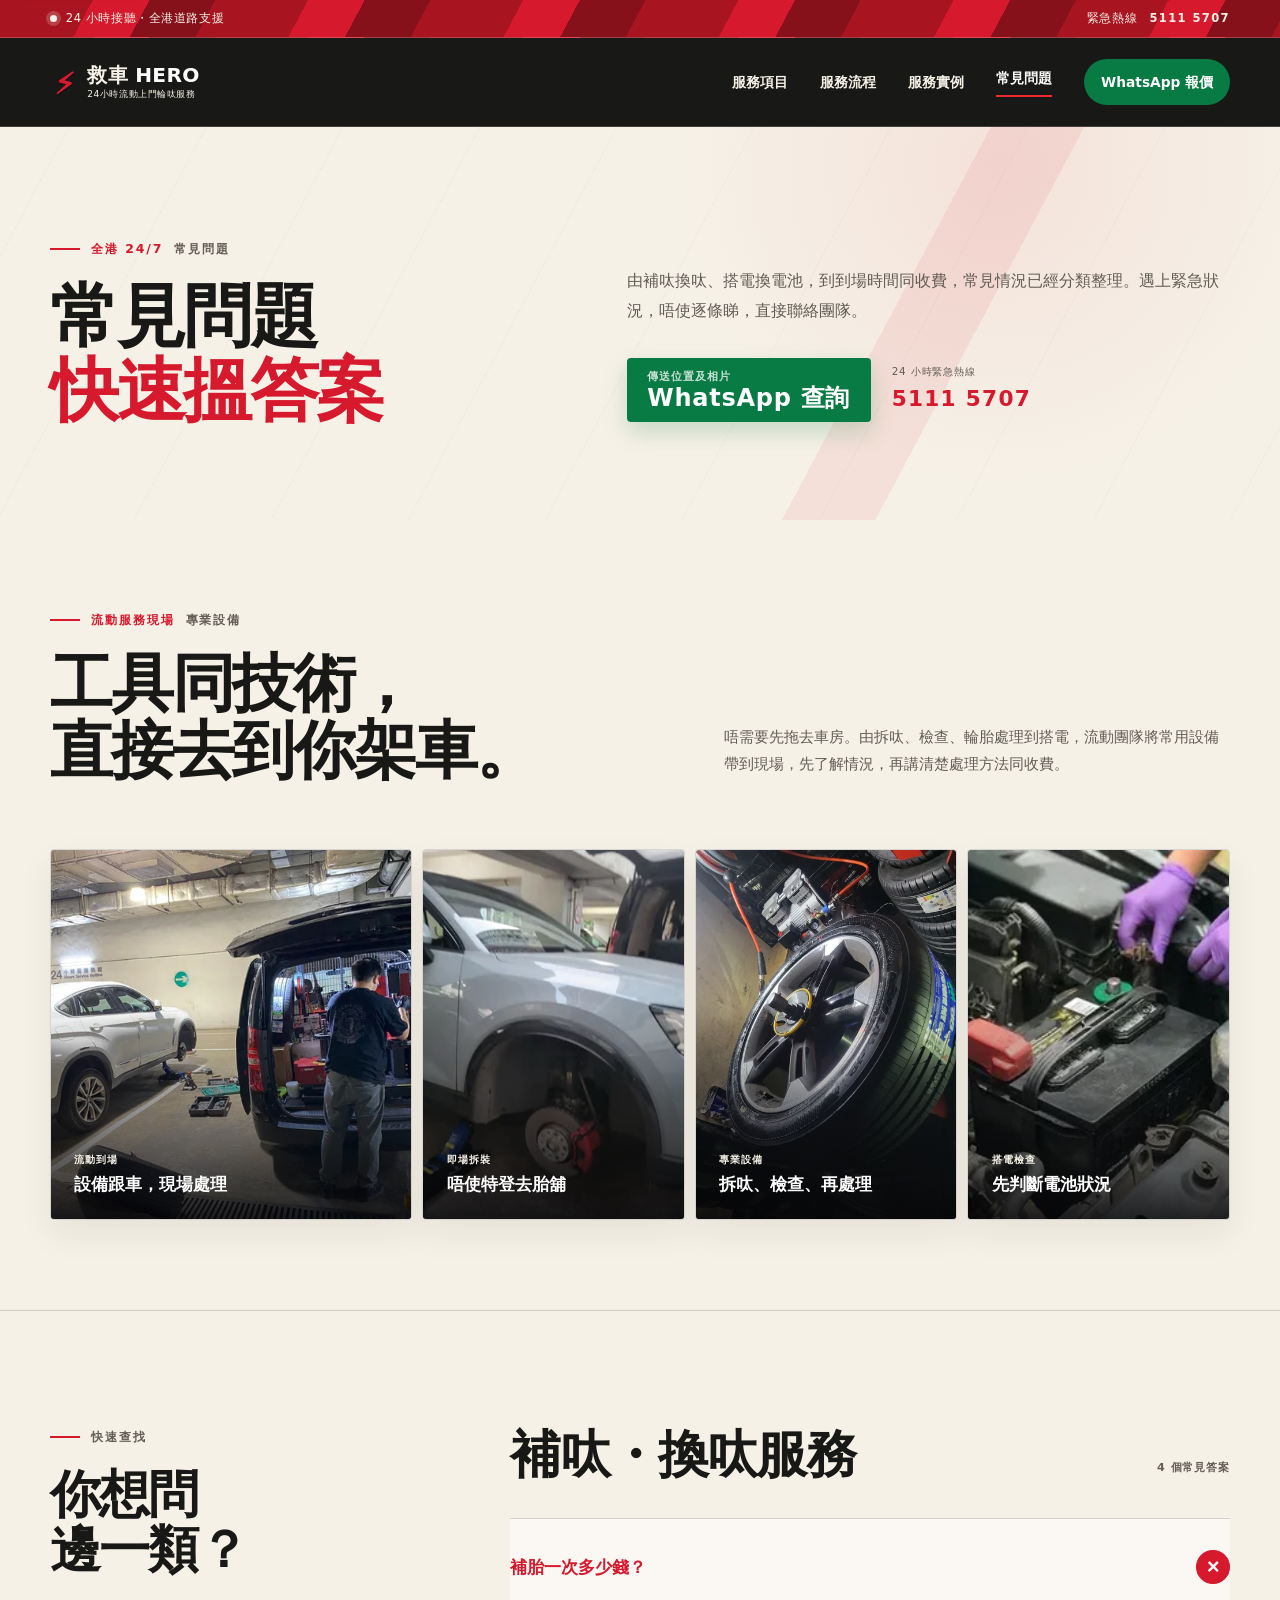
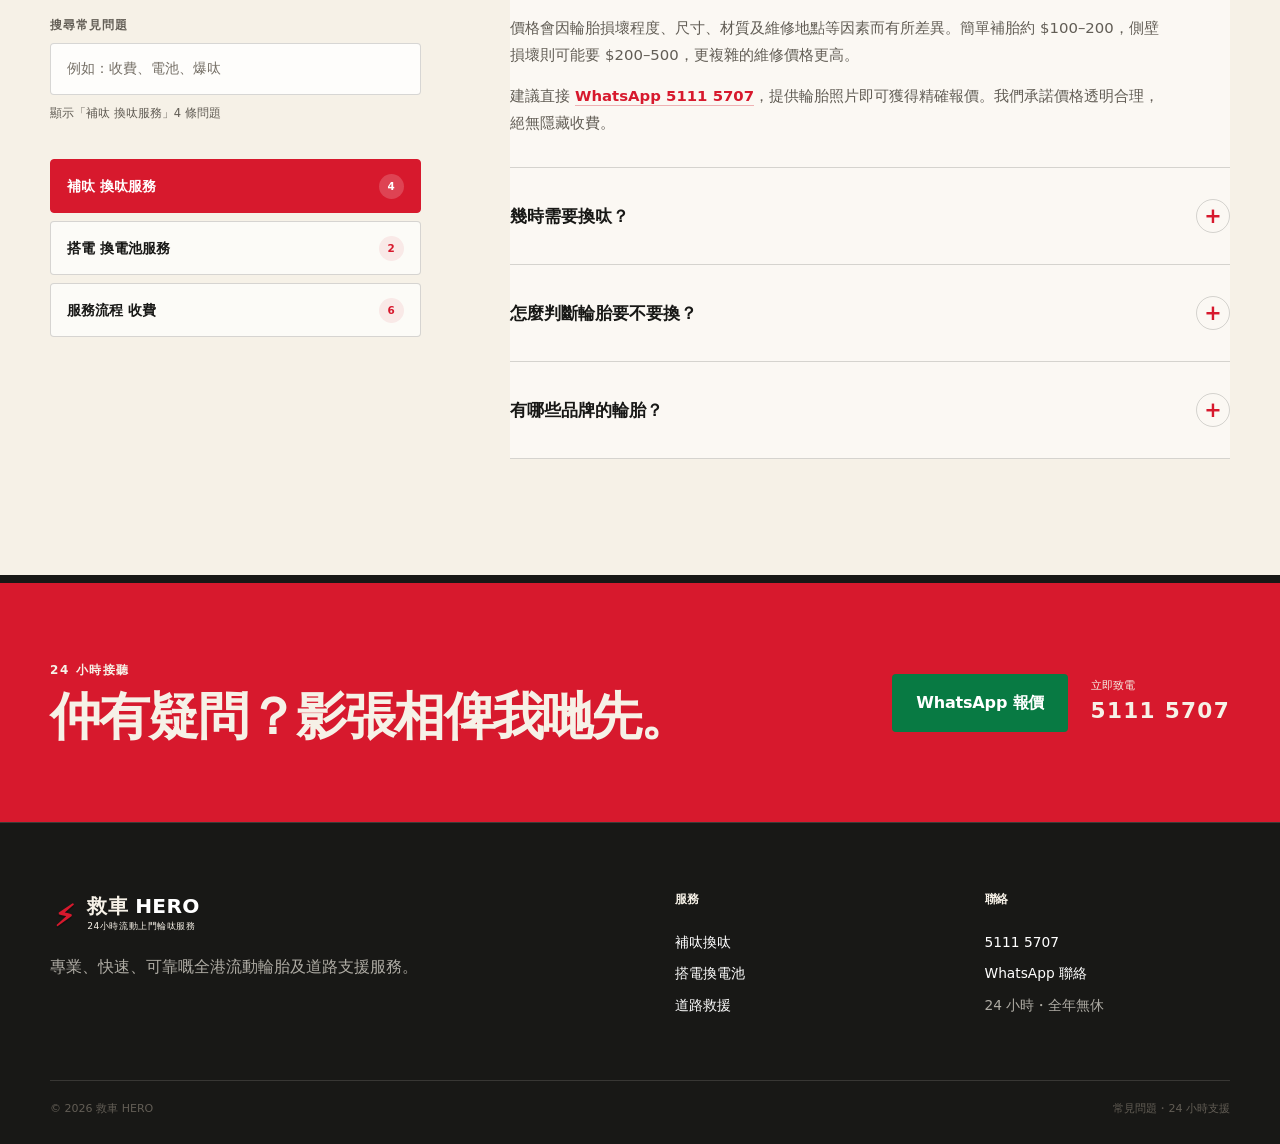
==== commit a4bea60f: "feat(預覽站): 更新三色 Light palette" ====
--- a/faq.html
+++ b/faq.html
@@ -3,12 +3,13 @@
 <head>
   <meta charset="UTF-8">
   <meta name="viewport" content="width=device-width, initial-scale=1.0, viewport-fit=cover">
-  <meta name="theme-color" content="#0b0b0d">
+  <meta name="theme-color" content="#181816">
   <link rel="icon" href="favicon.svg" type="image/svg+xml">
   <meta name="description" content="救車 HERO 常見問題：流動補呔換呔、搭電換電池、服務流程、到場時間及收費。">
   <title>常見問題｜救車 HERO</title>
   <link rel="stylesheet" href="styles.css">
   <link rel="stylesheet" href="v2.css">
+  <link rel="stylesheet" href="v2-light.css">
   <script src="app.js" defer></script>
   <script src="faq.js" defer></script>
 </head>
--- a/v2-light.css
+++ b/v2-light.css
@@ -0,0 +1,422 @@
+/*
+ * CarHero V2 Light Palette
+ * Three brand colours only:
+ *   Warm ivory  #F6F1E7
+ *   Ink charcoal #181816
+ *   Rescue red   #D7192D
+ * WhatsApp green is retained solely as a platform action colour.
+ */
+
+:root {
+  --v2-cream: #f6f1e7;
+  --v2-ink: #181816;
+  --v2-red: #d7192d;
+  --v2-red-dark: #a81420;
+  --v2-green: #087a43;
+  --v2-black: var(--v2-cream);
+  --v2-panel: rgba(255, 255, 255, .72);
+  --v2-panel-soft: rgba(255, 255, 255, .48);
+  --v2-grey: #625d55;
+  --v2-text: var(--v2-ink);
+  --v2-muted: #625d55;
+  --v2-yellow: var(--v2-red);
+  --v2-line: rgba(24, 24, 22, .17);
+}
+
+body.v2-home,
+body.v2-faq {
+  background: var(--v2-cream);
+  color: var(--v2-ink);
+}
+
+body.v2-home p,
+body.v2-faq p { color: var(--v2-muted); }
+
+body.v2-home mark,
+body.v2-faq mark { color: var(--v2-red); }
+
+body.v2-home .skip-link,
+body.v2-faq .skip-link {
+  color: #fff;
+  background: var(--v2-red);
+  box-shadow: 0 8px 24px rgba(168, 20, 32, .22);
+}
+
+body.v2-home :focus-visible,
+body.v2-faq :focus-visible { outline-color: var(--v2-red); }
+
+/* Keep a strong, compact navigation frame above the light pages. */
+body.v2-home .site-header,
+body.v2-faq .site-header {
+  background: var(--v2-ink);
+  border-bottom-color: rgba(246, 241, 231, .18);
+}
+
+body.v2-home .site-header.is-stuck,
+body.v2-faq .site-header.is-stuck {
+  background: rgba(24, 24, 22, .97);
+  box-shadow: 0 10px 28px rgba(24, 24, 22, .22);
+}
+
+body.v2-home .alert-bar,
+body.v2-faq .alert-bar {
+  background:
+    repeating-linear-gradient(118deg,
+      var(--v2-red-dark) 0 82px,
+      var(--v2-red) 82px 132px,
+      #86111b 132px 190px);
+  border-color: rgba(246, 241, 231, .22);
+}
+
+body.v2-home .alert-inner p,
+body.v2-faq .alert-inner p,
+body.v2-home .alert-inner a,
+body.v2-faq .alert-inner a,
+body.v2-home .alert-inner strong,
+body.v2-faq .alert-inner strong { color: var(--v2-cream); }
+
+body.v2-home .pulse,
+body.v2-faq .pulse {
+  background: var(--v2-cream);
+  box-shadow: 0 0 0 4px rgba(246, 241, 231, .2);
+}
+
+body.v2-home .brand-mark,
+body.v2-faq .brand-mark { color: var(--v2-red); }
+
+body.v2-home .brand-copy b,
+body.v2-faq .brand-copy b,
+body.v2-home .brand-copy small,
+body.v2-faq .brand-copy small { color: var(--v2-cream); }
+
+body.v2-home .brand-copy em,
+body.v2-faq .brand-copy em { color: #fff; }
+
+body.v2-home .site-nav > a,
+body.v2-faq .site-nav > a { color: var(--v2-cream); }
+
+body.v2-home .site-nav > a:hover,
+body.v2-faq .site-nav > a:hover,
+body.v2-home .site-nav > a[aria-current="page"],
+body.v2-faq .site-nav > a[aria-current="page"] {
+  color: #fff;
+  text-decoration-color: var(--v2-red);
+  text-decoration-thickness: 3px;
+  text-underline-offset: .45rem;
+}
+
+body.v2-home .button-primary,
+body.v2-faq .button-primary {
+  background: var(--v2-red);
+  color: #fff;
+  box-shadow: 0 14px 30px rgba(215, 25, 45, .2);
+}
+
+body.v2-home .button-secondary,
+body.v2-faq .button-secondary,
+body.v2-home .site-nav .nav-cta,
+body.v2-faq .site-nav .nav-cta {
+  background: var(--v2-green);
+  border-color: var(--v2-green);
+  color: #fff;
+}
+
+body.v2-home .button-secondary:hover,
+body.v2-faq .button-secondary:hover { background: #066638; }
+
+/* Homepage hero */
+body.v2-home .hero {
+  background:
+    linear-gradient(90deg, rgba(246, 241, 231, .99) 0 45%, rgba(246, 241, 231, .82) 64%, rgba(246, 241, 231, .98) 100%),
+    var(--v2-cream);
+}
+
+body.v2-home .hero::before {
+  background:
+    linear-gradient(118deg, transparent 0 69%, rgba(215, 25, 45, .08) 69% 74%, transparent 74%),
+    radial-gradient(circle at 82% 40%, rgba(215, 25, 45, .08), transparent 35%);
+}
+
+body.v2-home .hero h1 { color: var(--v2-ink); }
+body.v2-home .hero h1 mark { color: var(--v2-red); }
+body.v2-home .hero-lede { color: var(--v2-muted); }
+body.v2-home .hero-lede strong { color: var(--v2-ink); }
+
+body.v2-home .proof-list li {
+  border-color: var(--v2-line);
+  background: rgba(255, 255, 255, .66);
+  box-shadow: 0 8px 20px rgba(24, 24, 22, .045);
+}
+
+body.v2-home .proof-list strong { color: var(--v2-red); }
+body.v2-home .proof-list span { color: var(--v2-muted); }
+
+body.v2-home .image-frame > img {
+  filter: saturate(.9) contrast(1.04) brightness(.98);
+  border-color: rgba(24, 24, 22, .18);
+  box-shadow: 0 24px 56px rgba(24, 24, 22, .16);
+}
+
+body.v2-home .image-frame::after {
+  background:
+    linear-gradient(180deg, transparent 58%, rgba(24, 24, 22, .7)),
+    linear-gradient(90deg, rgba(215, 25, 45, .82) 0 6px, transparent 6px);
+}
+
+body.v2-home .location-chip {
+  border-color: rgba(246, 241, 231, .2);
+  background: rgba(24, 24, 22, .92);
+  color: var(--v2-cream);
+}
+
+body.v2-home .response-card {
+  background: var(--v2-red);
+  color: #fff;
+}
+body.v2-home .response-card * { color: inherit; }
+body.v2-home .availability { color: var(--v2-muted); }
+
+body.v2-home .signal-strip {
+  background:
+    linear-gradient(rgba(24, 24, 22, .035), rgba(24, 24, 22, .035)),
+    var(--v2-cream);
+  border-color: var(--v2-line);
+}
+body.v2-home .signal-grid p {
+  border-color: var(--v2-line);
+  background: rgba(255, 255, 255, .7);
+  color: var(--v2-ink);
+}
+body.v2-home .signal-grid span { color: var(--v2-red); }
+
+/* Main light surfaces */
+body.v2-home .services-section,
+body.v2-home .process-section,
+body.v2-home .cases-section,
+body.v2-home .faq-section,
+body.v2-faq .faq-service-proof,
+body.v2-faq .faq-directory {
+  background: var(--v2-cream);
+  border-color: var(--v2-line);
+}
+
+body.v2-home .section-heading h2,
+body.v2-home .process-intro h2,
+body.v2-home .case-copy h2,
+body.v2-home .faq-heading h2,
+body.v2-faq .faq-proof-heading h2,
+body.v2-faq .faq-sidebar h2,
+body.v2-faq .faq-panel-heading h2 { color: var(--v2-ink); }
+
+body.v2-home .eyebrow,
+body.v2-home .eyebrow-dark,
+body.v2-faq .eyebrow,
+body.v2-faq .eyebrow-dark,
+body.v2-home .section-heading > p { color: var(--v2-muted); }
+
+body.v2-home .eyebrow span,
+body.v2-faq .eyebrow span { color: var(--v2-red); }
+
+body.v2-home .service-card,
+body.v2-home .service-card-wide {
+  border-color: var(--v2-line);
+  background: rgba(255, 255, 255, .76);
+  box-shadow: 0 16px 40px rgba(24, 24, 22, .07);
+}
+
+body.v2-home .service-content {
+  background:
+    linear-gradient(135deg, rgba(215, 25, 45, .045), transparent 42%),
+    rgba(255, 255, 255, .76);
+}
+body.v2-home .service-content > span { color: var(--v2-red); }
+body.v2-home .service-content h3 { color: var(--v2-ink); }
+body.v2-home .service-content p { color: var(--v2-muted); }
+body.v2-home .service-content a {
+  background: var(--v2-red);
+  color: #fff;
+}
+
+body.v2-home .process-section {
+  background:
+    repeating-linear-gradient(118deg, rgba(215, 25, 45, .035) 0 80px, transparent 80px 170px),
+    var(--v2-cream);
+}
+body.v2-home .process-intro > p:not(.eyebrow),
+body.v2-home .steps p,
+body.v2-home .case-copy > p:not(.eyebrow),
+body.v2-home .case-stat span,
+body.v2-home .accordion details p { color: var(--v2-muted); }
+body.v2-home .text-link,
+body.v2-home .step-no,
+body.v2-home .case-stat strong,
+body.v2-home .faq-more-link { color: var(--v2-red); }
+body.v2-home .steps,
+body.v2-home .steps li,
+body.v2-home .case-stat span,
+body.v2-home .case-gallery figure,
+body.v2-home .accordion,
+body.v2-home .accordion details { border-color: var(--v2-line); }
+body.v2-home .steps h3,
+body.v2-home .accordion summary { color: var(--v2-ink); }
+body.v2-home .accordion summary span { color: var(--v2-red); border-color: var(--v2-line); }
+body.v2-home .accordion details[open] summary { color: var(--v2-red); }
+body.v2-home .case-secondary { border-color: var(--v2-cream); }
+
+/* Conversion band gives the light system one decisive red moment. */
+body.v2-home .final-cta,
+body.v2-faq .final-cta {
+  background: var(--v2-red);
+  color: var(--v2-cream);
+  border-top-color: var(--v2-ink);
+}
+body.v2-home .final-cta h2,
+body.v2-faq .final-cta h2,
+body.v2-home .final-cta p,
+body.v2-faq .final-cta p,
+body.v2-home .call-link,
+body.v2-faq .call-link,
+body.v2-home .call-link small,
+body.v2-faq .call-link small { color: var(--v2-cream); }
+
+body.v2-home .site-footer,
+body.v2-faq .site-footer {
+  background: var(--v2-ink);
+  border-color: rgba(246, 241, 231, .16);
+}
+body.v2-home .footer-grid > div:first-child p,
+body.v2-faq .footer-grid > div:first-child p,
+body.v2-home .footer-grid > div:not(:first-child) p,
+body.v2-faq .footer-grid > div:not(:first-child) p,
+body.v2-home .footer-bottom,
+body.v2-faq .footer-bottom { color: rgba(246, 241, 231, .68); }
+body.v2-home .footer-grid h3,
+body.v2-faq .footer-grid h3 { color: var(--v2-cream); }
+body.v2-home .footer-bottom,
+body.v2-faq .footer-bottom { border-color: rgba(246, 241, 231, .14); }
+
+/* FAQ light palette */
+body.v2-faq .faq-page-intro {
+  background:
+    linear-gradient(118deg, transparent 0 68%, rgba(215, 25, 45, .08) 68% 74%, transparent 74%),
+    var(--v2-cream);
+}
+body.v2-faq .faq-page-intro::before {
+  background:
+    radial-gradient(circle at 78% 32%, rgba(215, 25, 45, .07), transparent 30%),
+    repeating-linear-gradient(118deg, transparent 0 120px, rgba(24, 24, 22, .025) 120px 121px);
+}
+body.v2-faq .faq-intro-heading h1 { color: var(--v2-ink); }
+body.v2-faq .faq-intro-heading h1 mark { color: var(--v2-red); }
+body.v2-faq .faq-intro-copy > p,
+body.v2-faq .faq-call-link small,
+body.v2-faq .faq-proof-heading > p,
+body.v2-faq .faq-search-block > label,
+body.v2-faq .faq-search-status,
+body.v2-faq .faq-noscript,
+body.v2-faq .faq-panel-heading p { color: var(--v2-muted); }
+body.v2-faq .faq-call-link strong { color: var(--v2-red); }
+
+body.v2-faq .faq-intro-actions .button-primary {
+  color: #fff;
+  background: var(--v2-green);
+  border-color: var(--v2-green);
+  box-shadow: 0 10px 24px rgba(8, 122, 67, .2);
+}
+
+body.v2-faq .faq-intro-actions .button-primary:hover {
+  background: #066338;
+  border-color: #066338;
+}
+
+body.v2-faq .faq-proof-card {
+  border-color: var(--v2-line);
+  background: rgba(255, 255, 255, .72);
+  box-shadow: 0 14px 34px rgba(24, 24, 22, .065);
+}
+body.v2-faq .faq-proof-card figcaption span { color: var(--v2-cream); }
+
+body.v2-faq .faq-search-field input {
+  color: var(--v2-ink);
+  background: rgba(255, 255, 255, .82);
+  border-color: var(--v2-line);
+}
+body.v2-faq .faq-search-field input::placeholder { color: #777168; }
+body.v2-faq .faq-search-field input:focus {
+  border-color: var(--v2-red);
+  box-shadow: 0 0 0 4px rgba(215, 25, 45, .12);
+}
+body.v2-faq .faq-search-clear { color: var(--v2-ink); }
+body.v2-faq .faq-search-clear:hover { color: #fff; background: var(--v2-red); }
+
+body.v2-faq .faq-tabs [role="tab"] {
+  color: var(--v2-ink);
+  background: rgba(255, 255, 255, .68);
+  border-color: var(--v2-line);
+}
+body.v2-faq .faq-tabs [role="tab"]:hover {
+  color: var(--v2-red);
+  border-color: var(--v2-red);
+}
+body.v2-faq .faq-tabs [role="tab"][aria-selected="true"] {
+  color: #fff;
+  background: var(--v2-red);
+  border-color: var(--v2-red);
+}
+body.v2-faq .faq-tabs [role="tab"]::before { background: var(--v2-red); }
+body.v2-faq .faq-tabs small { color: var(--v2-red); background: rgba(215, 25, 45, .08); }
+body.v2-faq .faq-tabs [aria-selected="true"] small {
+  color: #fff;
+  background: rgba(255, 255, 255, .18);
+}
+
+body.v2-faq .faq-collection {
+  border-color: var(--v2-line);
+  background: rgba(255, 255, 255, .52);
+}
+body.v2-faq .faq-collection details { border-color: var(--v2-line); }
+body.v2-faq .faq-collection summary { color: var(--v2-ink); }
+body.v2-faq .faq-collection details[open] summary { color: var(--v2-red); }
+body.v2-faq .faq-collection summary span { color: var(--v2-red); border-color: var(--v2-line); }
+body.v2-faq .faq-collection details[open] summary span {
+  color: #fff;
+  background: var(--v2-red);
+  border-color: var(--v2-red);
+}
+body.v2-faq .faq-answer-content p,
+body.v2-faq .faq-answer-content li { color: var(--v2-muted); }
+body.v2-faq .faq-answer-content a { color: var(--v2-red); border-color: rgba(215, 25, 45, .32); }
+body.v2-faq .faq-empty { border-color: var(--v2-line); background: rgba(255, 255, 255, .5); }
+body.v2-faq .faq-empty strong { color: var(--v2-ink); }
+
+:where(body.v2-home, body.v2-faq) :focus-visible {
+  outline-color: var(--v2-red);
+}
+
+@media (max-width: 760px) {
+  body.v2-home .site-nav,
+  body.v2-faq .site-nav {
+    background:
+      linear-gradient(118deg, transparent 0 68%, rgba(215, 25, 45, .2) 68% 77%, transparent 77%),
+      rgba(24, 24, 22, .99);
+  }
+
+  body.v2-home .mobile-actions,
+  body.v2-faq .mobile-actions {
+    color: var(--v2-ink);
+    background: var(--v2-cream);
+    border-top-color: rgba(24, 24, 22, .18);
+  }
+  body.v2-home .mobile-actions a:first-child,
+  body.v2-faq .mobile-actions a:first-child {
+    color: var(--v2-red);
+    border-color: rgba(24, 24, 22, .12);
+  }
+  body.v2-home .mobile-actions a:last-child,
+  body.v2-faq .mobile-actions a:last-child {
+    color: #fff;
+    background: var(--v2-green);
+  }
+  body.v2-home .mobile-actions span,
+  body.v2-faq .mobile-actions span { color: var(--v2-muted); }
+}
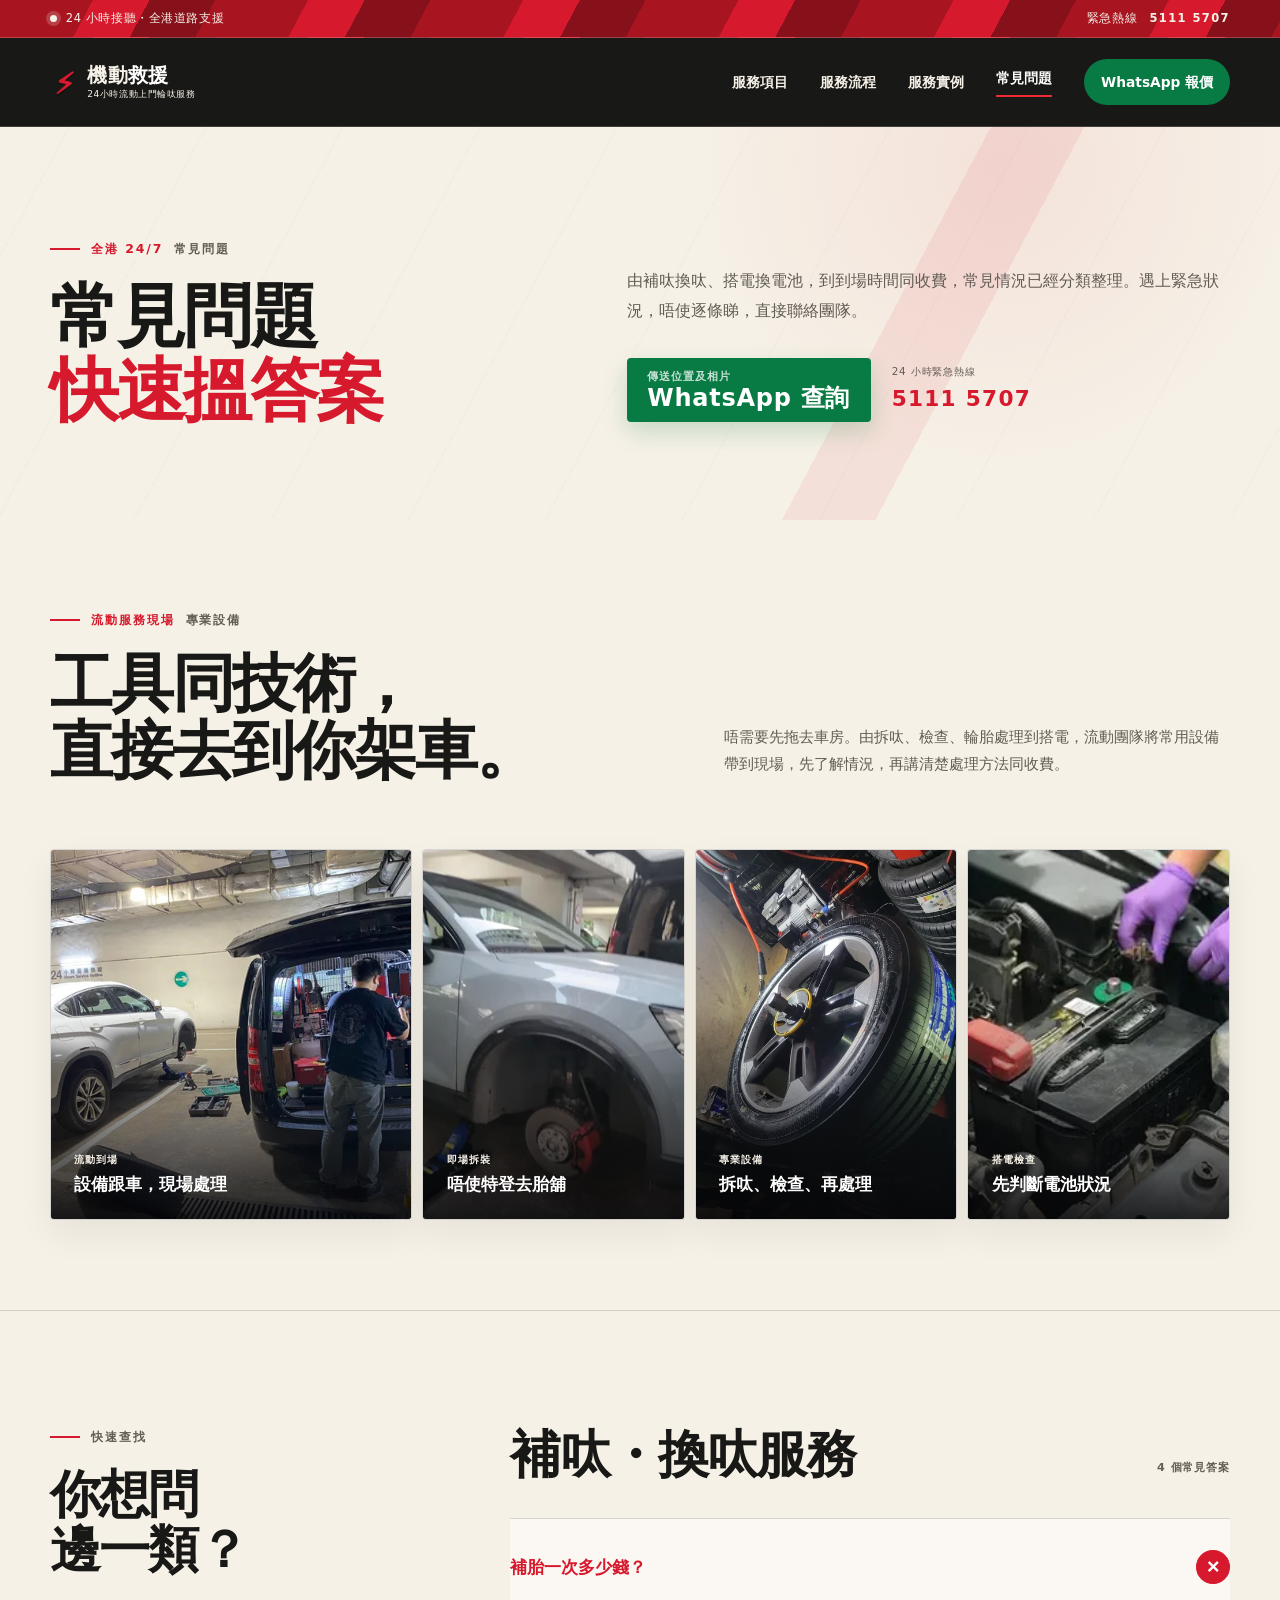
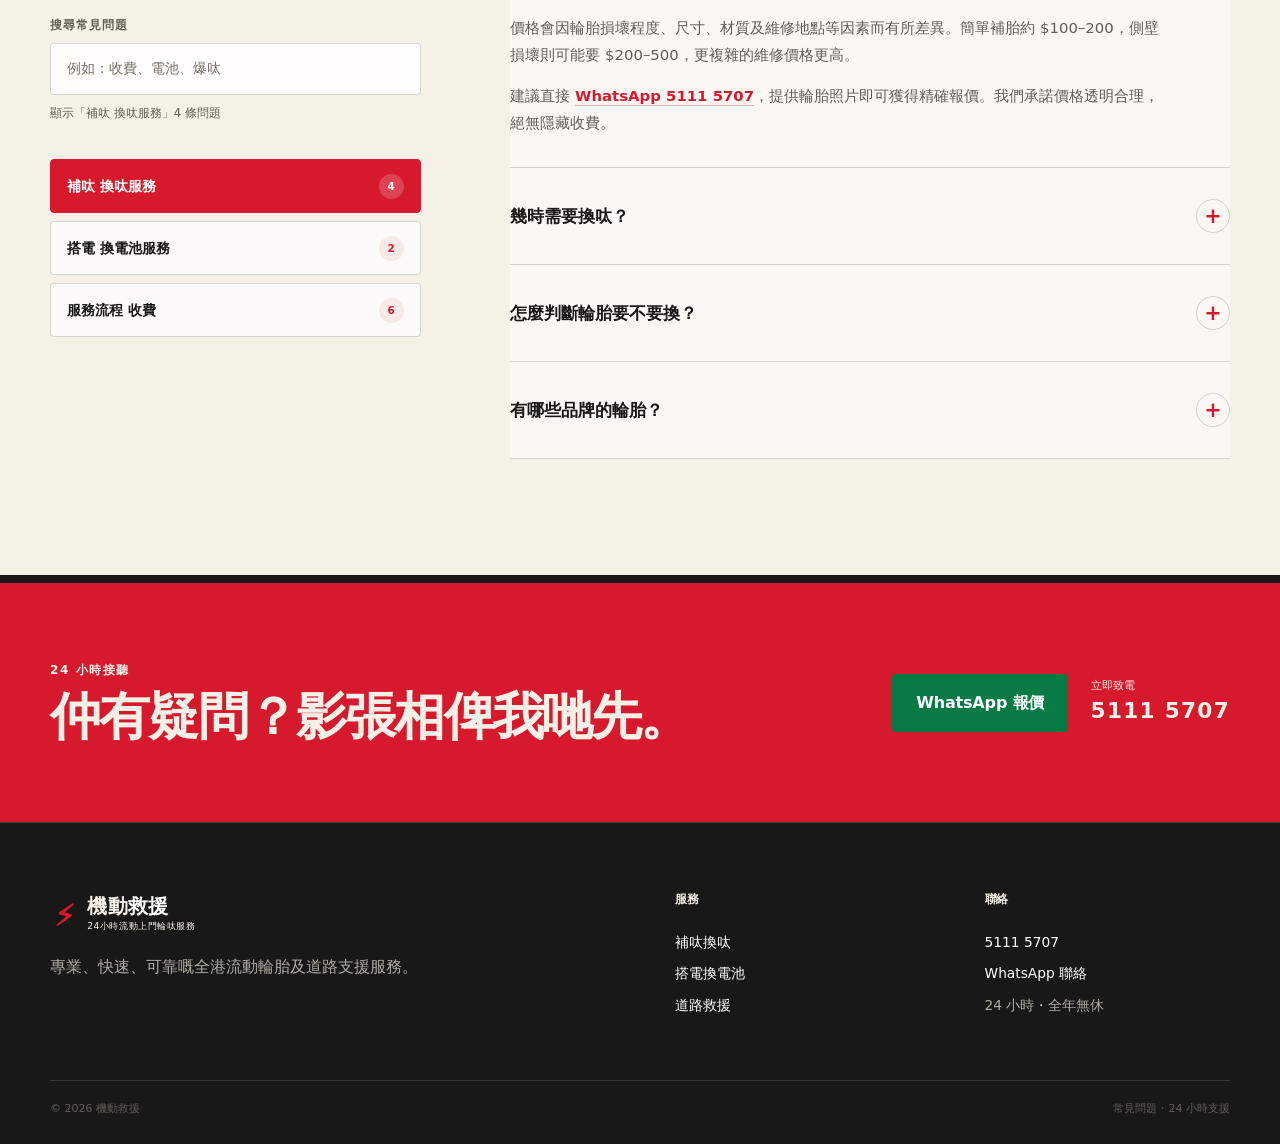
==== commit fca5096e: "fix(品牌): 將救車 HERO 更名為機動救援" ====
--- a/faq.html
+++ b/faq.html
@@ -5,8 +5,8 @@
   <meta name="viewport" content="width=device-width, initial-scale=1.0, viewport-fit=cover">
   <meta name="theme-color" content="#181816">
   <link rel="icon" href="favicon.svg" type="image/svg+xml">
-  <meta name="description" content="救車 HERO 常見問題：流動補呔換呔、搭電換電池、服務流程、到場時間及收費。">
-  <title>常見問題｜救車 HERO</title>
+  <meta name="description" content="機動救援 常見問題：流動補呔換呔、搭電換電池、服務流程、到場時間及收費。">
+  <title>常見問題｜機動救援</title>
   <link rel="stylesheet" href="styles.css">
   <link rel="stylesheet" href="v2.css">
   <link rel="stylesheet" href="v2-light.css">
@@ -20,15 +20,15 @@
     <div class="alert-bar">
       <div class="shell alert-inner">
         <p><span class="pulse" aria-hidden="true"></span>24 小時接聽・全港道路支援</p>
-        <a href="tel:+85251115707" aria-label="致電救車 HERO 5111 5707">緊急熱線 <strong>5111 5707</strong></a>
+        <a href="tel:+85251115707" aria-label="致電機動救援 5111 5707">緊急熱線 <strong>5111 5707</strong></a>
       </div>
     </div>
 
     <div class="shell nav-wrap">
-      <a class="brand" href="index.html" aria-label="救車 HERO 首頁">
+      <a class="brand" href="index.html" aria-label="機動救援 首頁">
         <span class="brand-mark" aria-hidden="true"><span>⚡</span></span>
         <span class="brand-copy">
-          <b>救車 <em>HERO</em></b>
+          <b>機動<em>救援</em></b>
           <small>24小時流動上門輪呔服務</small>
         </span>
       </a>
@@ -314,14 +314,14 @@
       <div>
         <a class="brand brand-footer" href="index.html">
           <span class="brand-mark" aria-hidden="true"><span>⚡</span></span>
-          <span class="brand-copy"><b>救車 <em>HERO</em></b><small>24小時流動上門輪呔服務</small></span>
+          <span class="brand-copy"><b>機動<em>救援</em></b><small>24小時流動上門輪呔服務</small></span>
         </a>
         <p>專業、快速、可靠嘅全港流動輪胎及道路支援服務。</p>
       </div>
       <div><h3>服務</h3><a href="index.html#services">補呔換呔</a><a href="index.html#services">搭電換電池</a><a href="index.html#services">道路救援</a></div>
       <div><h3>聯絡</h3><a href="tel:+85251115707">5111 5707</a><a href="https://wa.me/85251115707" target="_blank" rel="noopener">WhatsApp 聯絡</a><p>24 小時・全年無休</p></div>
     </div>
-    <div class="shell footer-bottom"><p>© <span data-year>2026</span> 救車 HERO</p><p>常見問題・24 小時支援</p></div>
+    <div class="shell footer-bottom"><p>© <span data-year>2026</span> 機動救援</p><p>常見問題・24 小時支援</p></div>
   </footer>
 
   <div class="mobile-actions" aria-label="快速聯絡">
